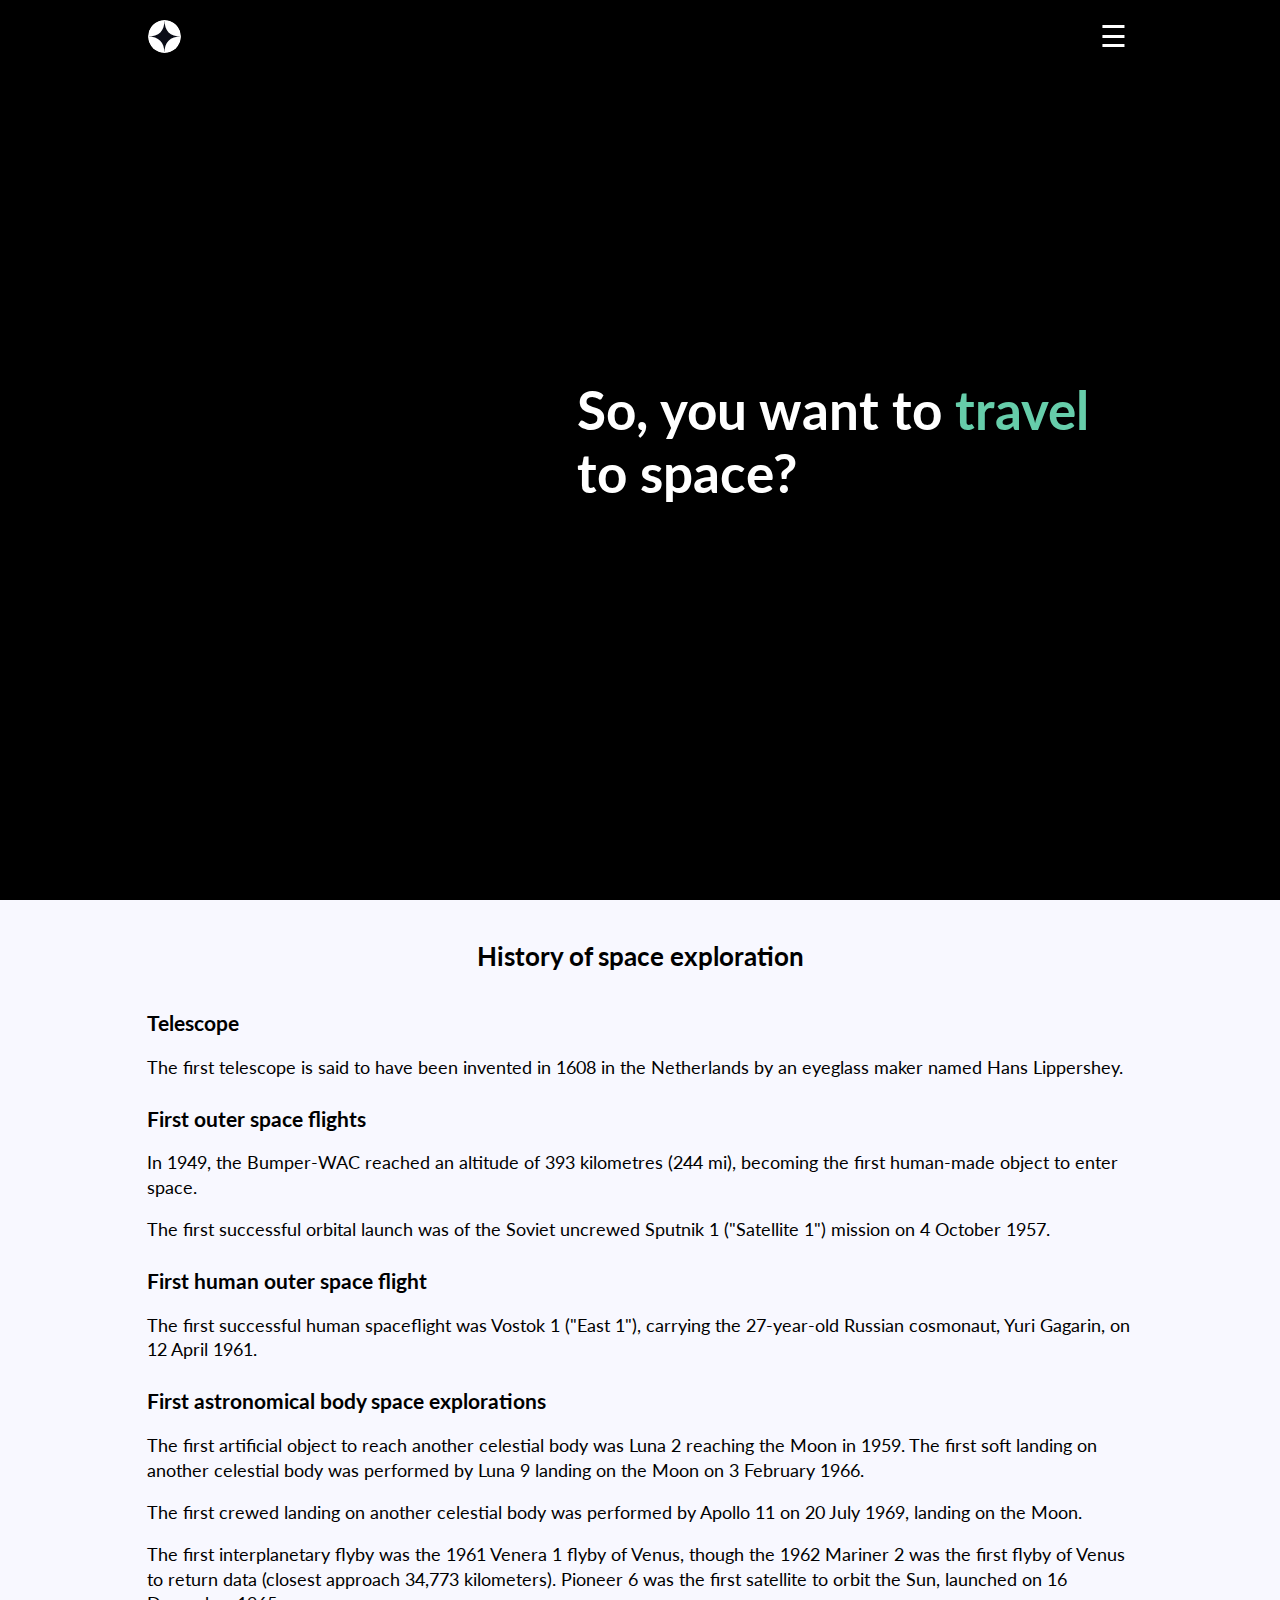
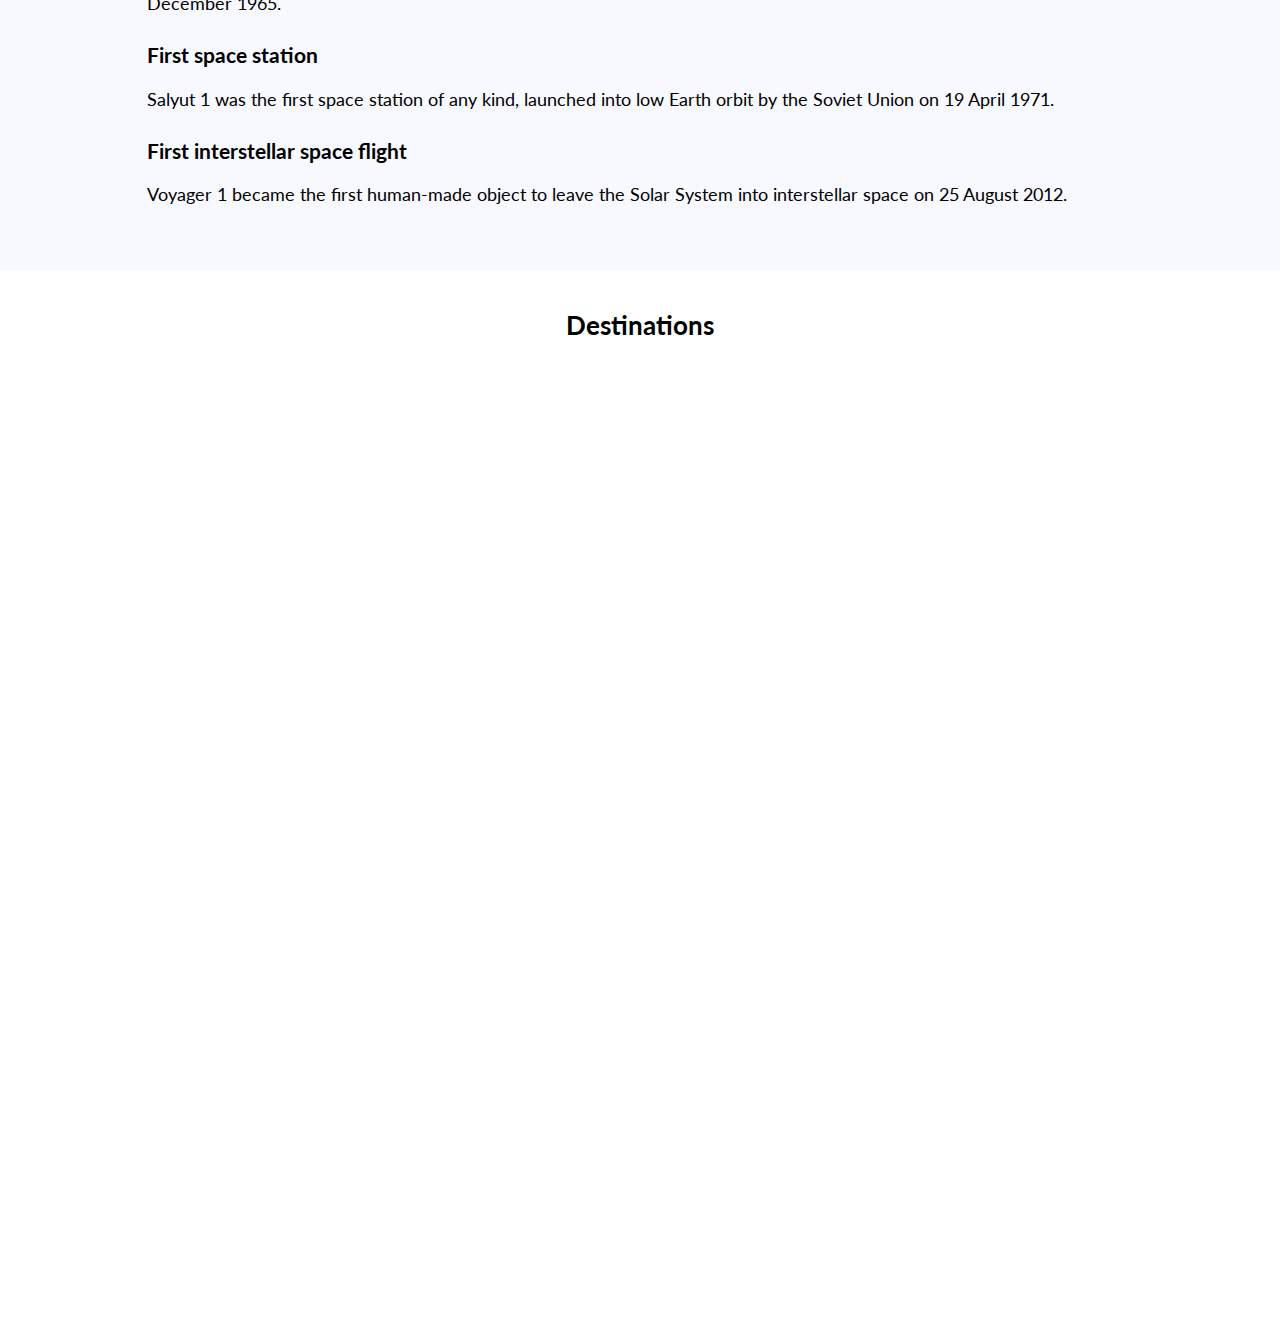
==== src/index.html @ ec7820c8 "add js functionality to the hamburger menu" ====
<!DOCTYPE html>
<html lang="en">
<head>
    <meta charset="UTF-8">
    <meta http-equiv="X-UA-Compatible" content="IE=edge">
    <meta name="viewport" content="width=device-width, initial-scale=1.0">
    <link rel="preconnect" href="https://fonts.googleapis.com">
    <link rel="preconnect" href="https://fonts.gstatic.com" crossorigin>
    <link href="https://fonts.googleapis.com/css2?family=Lato:wght@400;700&display=swap" rel="stylesheet">
    <link rel="stylesheet" href="style.css">
    <title>Intersection observers demo</title>
</head>
<body>
    <header>
        <div class="header-content container">
            <a href="index.html" class="logo-link"><img src="img/logo.svg" alt="site logo"></a>
            <nav>
                <ul class="nav-list">
                    <li class="nav-item"><a href="#intro" class="nav-link">Home</a></li>
                    <li class="nav-item"><a href="#history" class="nav-link">History</a></li>
                    <li class="nav-item"><a href="#destinations" class="nav-link">Destinations</a></li>
                </ul>
            </nav>
            <button class="toggle-nav" disabled>☰</button>
        </div>
    </header>
    <section id="intro" class="intro-section">
        <div class="intro-content container">
            <h1>So, you want to <span>travel</span> to space?</h1>
        </div>
    </section>
    <main>
        <section id="history" class="history-section">
            <div class="history-content container">
                <h2>History of space exploration</h2>
                <div>
                    <h3>Telescope</h3>
                    <p>The first telescope is said to have been invented in 1608 in the Netherlands by an eyeglass maker named Hans Lippershey.</p>
                </div>
                <div>
                    <h3>First outer space flights</h3>
                    <p>In 1949, the Bumper-WAC reached an altitude of 393 kilometres (244 mi), becoming the first human-made object to enter space.</p>
                    <p>The first successful orbital launch was of the Soviet uncrewed Sputnik 1 ("Satellite 1") mission on 4 October 1957.</p>
                </div>
                <div>
                    <h3>First human outer space flight</h3>
                    <p>The first successful human spaceflight was Vostok 1 ("East 1"), carrying the 27-year-old Russian cosmonaut, Yuri Gagarin, on 12 April 1961.</p>
                </div>
                <div>
                    <h3>First astronomical body space explorations</h3>
                    <p>The first artificial object to reach another celestial body was Luna 2 reaching the Moon in 1959. The first soft landing on another celestial body was performed by Luna 9 landing on the Moon on 3 February 1966.</p>
                    <p>The first crewed landing on another celestial body was performed by Apollo 11 on 20 July 1969, landing on the Moon.</p>
                    <p>The first interplanetary flyby was the 1961 Venera 1 flyby of Venus, though the 1962 Mariner 2 was the first flyby of Venus to return data (closest approach 34,773 kilometers). Pioneer 6 was the first satellite to orbit the Sun, launched on 16 December 1965.</p>
                </div>
                <div>
                    <h3>First space station</h3>
                    <p>Salyut 1 was the first space station of any kind, launched into low Earth orbit by the Soviet Union on 19 April 1971.</p>
                </div>
                <div>
                    <h3>First interstellar space flight</h3>
                    <p>Voyager 1 became the first human-made object to leave the Solar System into interstellar space on 25 August 2012.</p>
                </div>
            </div>
        </section>
        <section id="destinations" class="destinations-section">
            <div class="destinations-content container">
                <h2>Destinations</h2>
                <div class="destination">
                    <div class="destination-body">
                        <h3 class="destination-title">Moon</h3>
                        <p class="destination-info">See our planet as you’ve never seen it before. A perfect relaxing trip away to help regain perspective and come back refreshed. While you’re there, take in some history by visiting the Luna 2 and Apollo 11 landing sites.</p>
                    </div>
                    <div class="destination-img-container">
                        <img src="#" data-src="img/image-moon.png" class="destinations-img" alt="The moon">
                    </div>
                </div>
                <div class="destination">
                    <div class="destination-body">
                        <h3 class="destination-title">Mars</h3>
                        <p class="destination-info">Don’t forget to pack your hiking boots. You’ll need them to tackle Olympus Mons, the tallest planetary mountain in our solar system. It’s two and a half times the size of Everest!</p>
                    </div>
                    <div class="destination-img-container">
                        <img src="#" data-src="img/image-mars.png" class="destinations-img" alt="Mars">
                    </div>
                </div>
                <div class="destination">
                    <div class="destination-body">
                        <h3 class="destination-title">Europa</h3>
                        <p class="destination-info">The smallest of the four Galilean moons orbiting Jupiter, Europa is a winter lover’s dream. With an icy surface, it’s perfect for a bit of ice skating, curling, hockey, or simple relaxation in your snug wintery cabin.</p>
                    </div>
                    <div class="destination-img-container">
                        <img src="#" data-src="img/image-europa.png" class="destinations-img" alt="Europa">
                    </div>
                </div>
                <div class="destination">
                    <div class="destination-body">
                        <h3 class="destination-title">Titan</h3>
                        <p class="destination-info">The only moon known to have a dense atmosphere other than Earth, Titan is a home away from home (just a few hundred degrees colder!). As a bonus, you get striking views of the Rings of Saturn.</p>
                    </div>
                    <div class="destination-img-container">
                        <img src="#" data-src="img/image-titan.png" class="destinations-img" alt="Titan">
                    </div>
                </div>
            </div>
        </section>
    </main>
    <script src="script.js"></script>
</body>
</html>
---- src/style.css ----
* {
    box-sizing: border-box;
}

html {
    scroll-behavior: smooth;
}

body {
    margin: 0 auto;
    font-family: 'Lato', sans-serif;
}

/*===================== UTILITY =====================*/

.slide-in {
    transform: translate(0);
    opacity: 1;
}

.bg-transparent {
    background-color: transparent;
}

.box-shadow {
    box-shadow: 0px 0px 20px -5px rgba(0,0,0,0.75);
}

/*===================== JS =====================*/

.destinations-img.loaded-img {
    transform: scale(1);
}

.js-nav-open nav {
    transform: scaleY(1);
}

.js-nav-open .nav-list {
    opacity:  1;
    transition: opacity 150ms 150ms;
}

header.bg-transparent {
    transition: background-color 300ms 300ms;
}

/*===================== TEXT =====================*/

h1 {
    max-width: 90%;
    color: white;
    background-color: hsla(0, 0%, 0%, .5);
    padding: 1rem 2rem;
    border-radius: 30px;
    font-size: 2.5rem;
    text-align: center;
    transform: translateY(50%);
    opacity: .1;
    transition: transform 1000ms ease-out,
                opacity 500ms ease-in;
}

h1 span {
    color: mediumaquamarine;
}

h2 {
    margin-bottom: 1.5em;
    text-align: center;
}

p {
    line-height: 1.4;
}

.destination-title {
    margin: 0;
}

.destination-info {
    margin-bottom: 1.5em;
}

/*===================== IMAGE =====================*/

.logo-link img {
    max-width: 2rem;
    max-height: 2rem; /* needed for older browsers */
    border: 1px solid black;
    border-radius: 50%;
}

.destinations-img {
    width: 100%;
    transform: scale(0);
    transition: transform 600ms ease-out;
}

/*===================== LINK =====================*/

.logo-link {
    display: flex;
    margin-right: 1em;
}

.nav-link {
    color: white;
    font-size: 1.2rem;
    font-variant: small-caps;
    text-decoration: none;
}

.nav-link:focus,
.nav-link:hover {
    color: mediumaquamarine;
}

.current-link {
    border-bottom: 3px solid mediumaquamarine;
}

/*===================== BUTTON =====================*/

.toggle-nav {
    border: 0;
    color: white;
    background-color: transparent;
    font-size: 1.7rem;
}

/*===================== CONTAINER =====================*/

.container {
    max-width: 60rem;
    margin: 0 auto;
}

/* needed so that we scroll exactly to start of the section */
.intro-section,
.history-section,
.destinations-section {
    padding-top: 3em;
    margin-top: -3em;
}

.intro-content,
.history-content,
.destinations-content {
    padding: 1em 1em 2em;
}

header {
    position: fixed;
    z-index: 200;
    width: 100%;

    /* needed because it is pushed up due to negative margin in intro-section */
    margin-top: 3em;

    background-color: #212121;
}

.header-content {
    display: flex;
    justify-content: space-between;
    align-items: center;
    padding: 0.5em 1em;
}

nav {
    position: absolute;
    top: 100%;
    left: 0;
    width: 100%;
    padding: 1em 1em 0;
    background-color: #212121;
    transform: scaleY(0);
    transform-origin: top;
    transition: transform 300ms ease-out;
}

.nav-list {
    padding: 0;
    margin: 0;
    text-decoration: none;
    list-style: none;
    opacity: 0;
    transition: opacity 50ms;
}

.nav-item {
    margin-bottom: 1em;
}

/* needs to appear on top of history section so that it overlaps the
extra space created by the negative,positive padding,margin combo in
the history section */
.intro-section {
    position: relative;
    z-index: 100;
    background-color: black;
    background-image: url(img/nasa-Q1p7bh3SHj8-unsplash.jpg);
    background-size: cover;
}

.intro-content {
    display: flex;
    flex-direction: column;
    justify-content: center;
    align-items: center;
    height: 100vh;   
}

/* needs to be stacked above destinations section so that it overlaps the
extra space created by the negative,positive padding,margin combo in
the destinations section.
It also needs to be stacked under intro section, see the relevant comment there */
.history-section {
    position: relative;
    z-index: 99;
    background-color: ghostwhite;
}

.history-content > * + * {
    margin-bottom: 1.5em;
}

/* needs to be stacked under history section so the extra space created by
the negative,positive padding,margin combo is overlaped by the history section */
.destinations-section {
    position: relative;
    z-index: 98;
}

.destination {
    display: flex;
    flex-direction: column;
    justify-content: space-between;
}

.destination:not(:last-child) {
    margin-bottom: 3em;
}

.destination-img-container {
    max-width: 80%;
    height: 100%; /* needed for older browsers */
    align-self: center;
}

/*************************************** HIGH RES ***************************************/

@media screen and (min-width: 45em) {
    html {
        font-size: 110%;
    }

    /*===================== JS =====================*/

    .destination-body.slide-in {
        opacity: 1;
        transform: translateX(0);
    }

    /*===================== TEXT =====================*/

    h1 {
        max-width: 60%;
        font-size: 3rem;
        text-align: left;
    }

    /*===================== CONTAINER =====================*/

    /* needed because it is pushed up due to negative margin in intro-section */
    header {
        margin-top: 4em;
    }

    /* needed so that we scroll exactly to start of the section */
    .intro-section,
    .history-section,
    .destinations-section {
        padding-top: 4em;
        margin-top: -4em;
    }

    .header-content {
        padding: 1em 2em 1em;
    }
    
    .intro-content,
    .history-content,
    .destinations-content {
        padding: 1em 2em 2em;
    }

    .intro-content {
        align-items: flex-end;
    }

    .destination {
        flex-direction: row;
    }

    .destination > * {
        max-width: 45%;
    }

    .destination-img-container {
        align-self: center;
    }

    .destination-body {
        transform: translateX(-50%);
        opacity: 0;
        transition: transform 600ms ease-out,
                    opacity 400ms ease-in;
    }
}

/*************************************** NO ANIMATIONS ***************************************/

@media (prefers-reduced-motion: reduce) {  
    *,
    *::before,
    *::after {
      animation-duration: 0.01ms !important;
      animation-iteration-count: 1 !important;
      transition-duration: 0.01ms !important;
      scroll-behavior: auto !important;
    }

    header {
        background-color: #212121 !important;
        box-shadow: 0px 0px 20px -5px rgba(0,0,0,0.75) !important;
    }
}
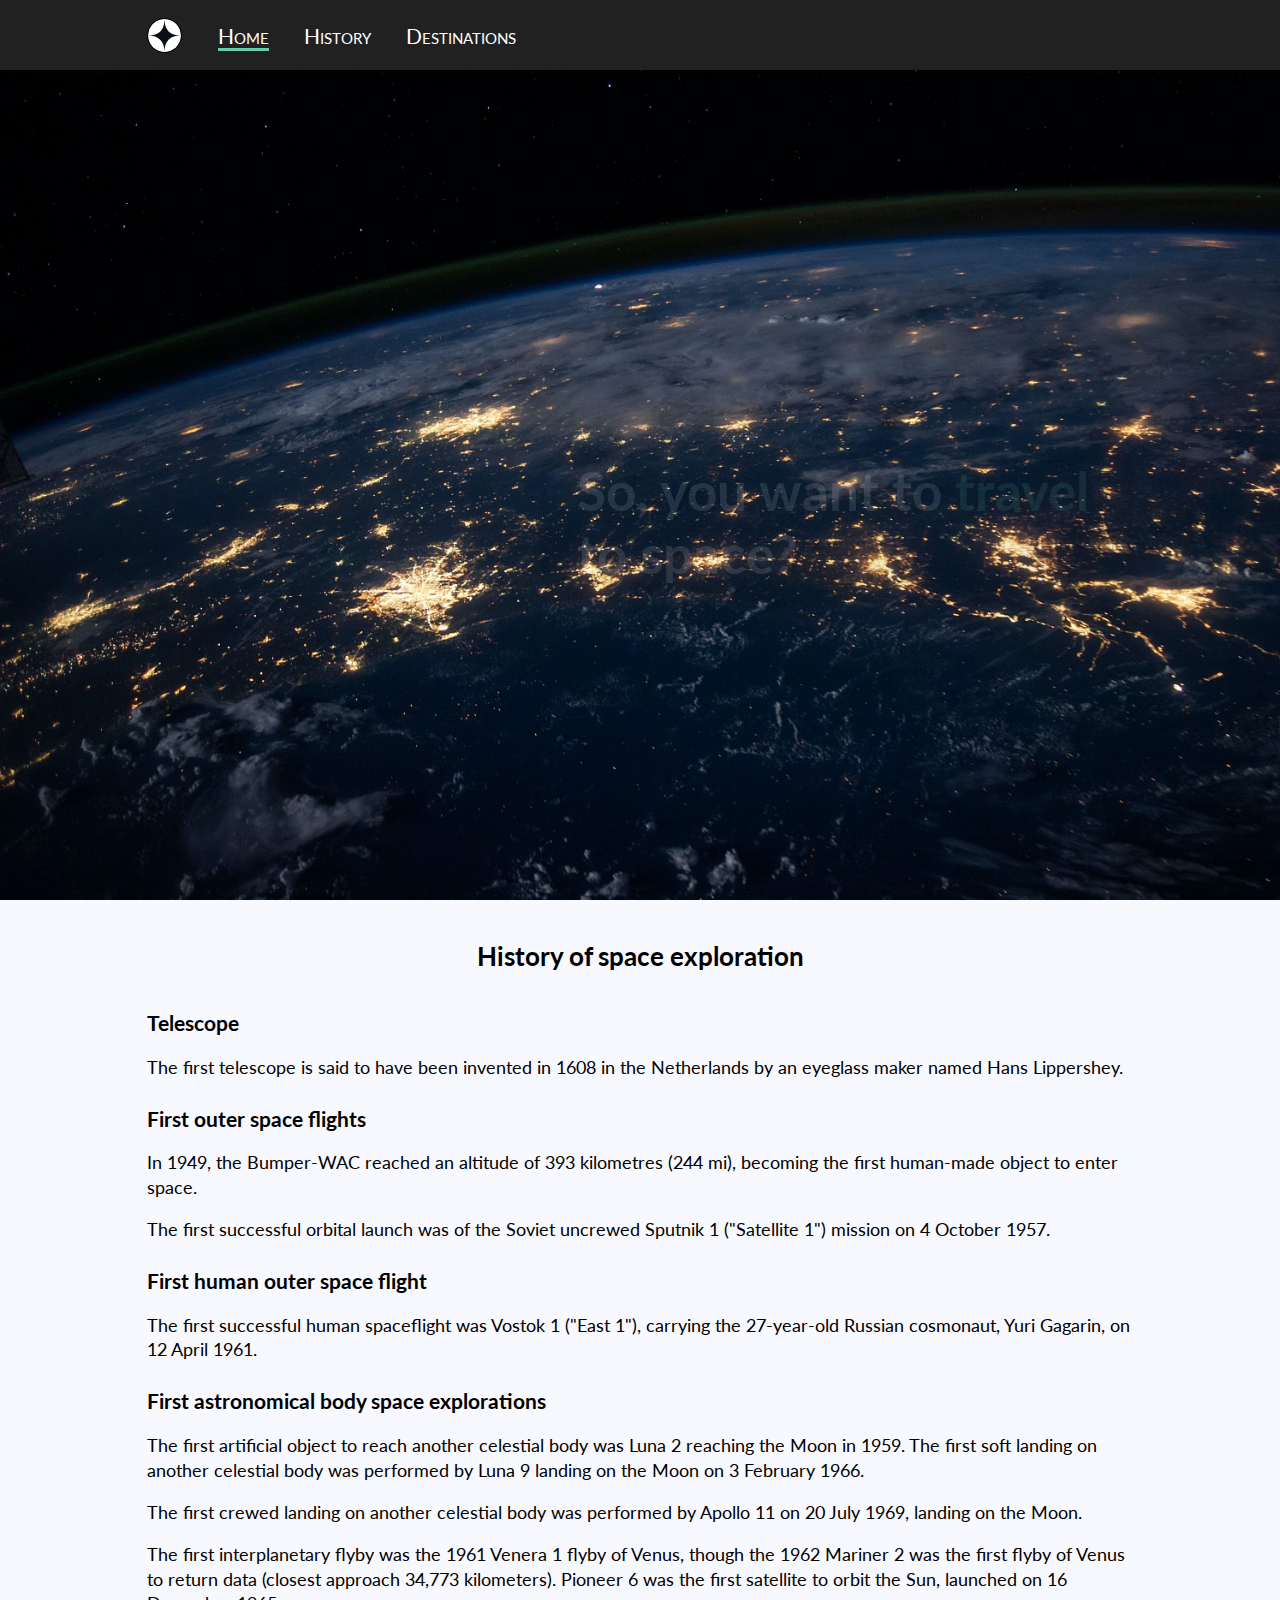
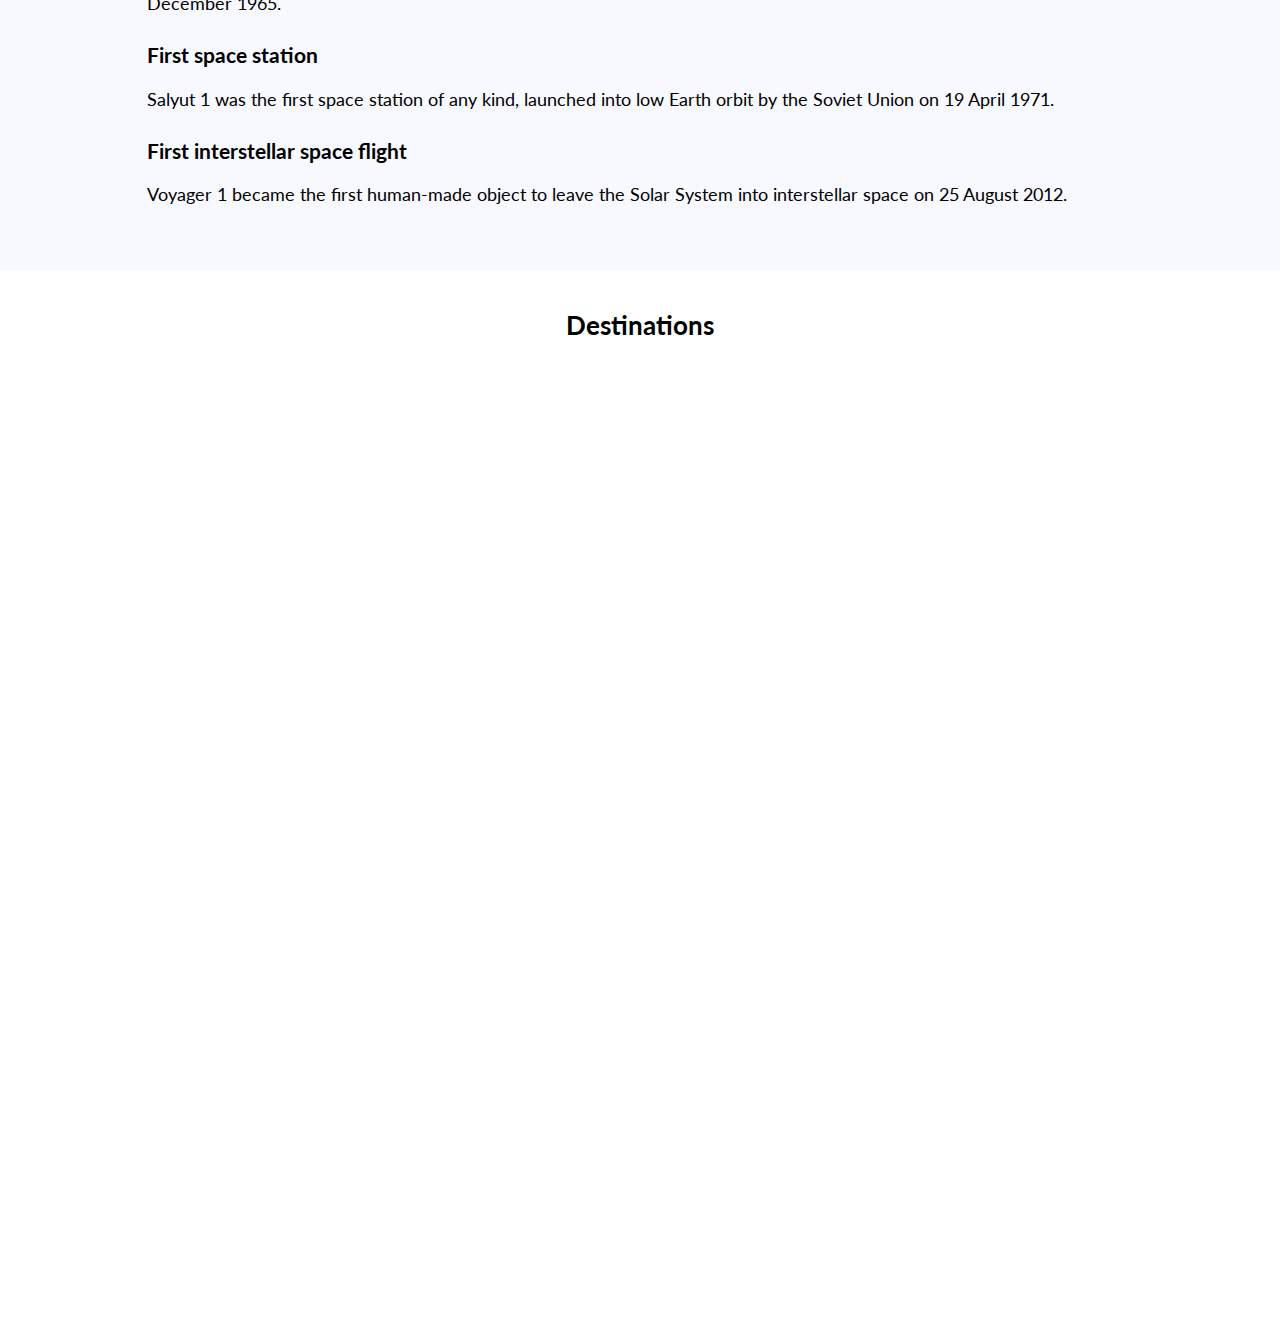
==== commit f9255ad4: "use smaller background image for mobile" ====
--- a/src/index.html
+++ b/src/index.html
@@ -8,29 +8,29 @@
     <link rel="preconnect" href="https://fonts.gstatic.com" crossorigin>
     <link href="https://fonts.googleapis.com/css2?family=Lato:wght@400;700&display=swap" rel="stylesheet">
     <link rel="stylesheet" href="style.css">
-    <title>Intersection observers demo</title>
+    <title>Space destinations</title>
 </head>
 <body>
     <header>
         <div class="header-content container">
             <a href="index.html" class="logo-link"><img src="img/logo.svg" alt="site logo"></a>
-            <nav>
+            <nav id="nav">
                 <ul class="nav-list">
                     <li class="nav-item"><a href="#intro" class="nav-link">Home</a></li>
                     <li class="nav-item"><a href="#history" class="nav-link">History</a></li>
                     <li class="nav-item"><a href="#destinations" class="nav-link">Destinations</a></li>
                 </ul>
             </nav>
-            <button class="toggle-nav" disabled>☰</button>
+            <button class="toggle-nav" aria-label="toggle navigation." aria-controls="nav" aria-expanded="false" disabled>☰</button>
         </div>
     </header>
-    <section id="intro" class="intro-section">
+    <section id="intro" class="intro-section" aria-label="home.">
         <div class="intro-content container">
             <h1>So, you want to <span>travel</span> to space?</h1>
         </div>
     </section>
     <main>
-        <section id="history" class="history-section">
+        <section id="history" class="history-section" aria-label="history.">
             <div class="history-content container">
                 <h2>History of space exploration</h2>
                 <div>
@@ -62,7 +62,7 @@
                 </div>
             </div>
         </section>
-        <section id="destinations" class="destinations-section">
+        <section id="destinations" class="destinations-section" aria-label="destinations.">
             <div class="destinations-content container">
                 <h2>Destinations</h2>
                 <div class="destination">
@@ -71,7 +71,7 @@
                         <p class="destination-info">See our planet as you’ve never seen it before. A perfect relaxing trip away to help regain perspective and come back refreshed. While you’re there, take in some history by visiting the Luna 2 and Apollo 11 landing sites.</p>
                     </div>
                     <div class="destination-img-container">
-                        <img src="#" data-src="img/image-moon.png" class="destinations-img" alt="The moon">
+                        <img src="#" data-src="img/image-moon.png" class="destination-img" alt="The moon">
                     </div>
                 </div>
                 <div class="destination">
@@ -80,7 +80,7 @@
                         <p class="destination-info">Don’t forget to pack your hiking boots. You’ll need them to tackle Olympus Mons, the tallest planetary mountain in our solar system. It’s two and a half times the size of Everest!</p>
                     </div>
                     <div class="destination-img-container">
-                        <img src="#" data-src="img/image-mars.png" class="destinations-img" alt="Mars">
+                        <img src="#" data-src="img/image-mars.png" class="destination-img" alt="Mars">
                     </div>
                 </div>
                 <div class="destination">
@@ -89,7 +89,7 @@
                         <p class="destination-info">The smallest of the four Galilean moons orbiting Jupiter, Europa is a winter lover’s dream. With an icy surface, it’s perfect for a bit of ice skating, curling, hockey, or simple relaxation in your snug wintery cabin.</p>
                     </div>
                     <div class="destination-img-container">
-                        <img src="#" data-src="img/image-europa.png" class="destinations-img" alt="Europa">
+                        <img src="#" data-src="img/image-europa.png" class="destination-img" alt="Europa">
                     </div>
                 </div>
                 <div class="destination">
@@ -98,7 +98,7 @@
                         <p class="destination-info">The only moon known to have a dense atmosphere other than Earth, Titan is a home away from home (just a few hundred degrees colder!). As a bonus, you get striking views of the Rings of Saturn.</p>
                     </div>
                     <div class="destination-img-container">
-                        <img src="#" data-src="img/image-titan.png" class="destinations-img" alt="Titan">
+                        <img src="#" data-src="img/image-titan.png" class="destination-img" alt="Titan">
                     </div>
                 </div>
             </div>
--- a/src/style.css
+++ b/src/style.css
@@ -13,22 +13,17 @@
 
 /*===================== UTILITY =====================*/
 
-.slide-in {
-    transform: translate(0);
-    opacity: 1;
-}
-
-.bg-transparent {
-    background-color: transparent;
-}
-
 .box-shadow {
     box-shadow: 0px 0px 20px -5px rgba(0,0,0,0.75);
 }
 
+.hidden {
+    visibility: hidden;
+}
+
 /*===================== JS =====================*/
 
-.destinations-img.loaded-img {
+.destination-img.js-loaded-img {
     transform: scale(1);
 }
 
@@ -41,8 +36,14 @@
     transition: opacity 150ms 150ms;
 }
 
-header.bg-transparent {
+.js-bg-transparent {
+    background-color: transparent;
     transition: background-color 300ms 300ms;
+}
+
+.js-slide-in {
+    transform: translate(0);
+    opacity: 1;
 }
 
 /*===================== TEXT =====================*/
@@ -91,7 +92,7 @@
     border-radius: 50%;
 }
 
-.destinations-img {
+.destination-img {
     width: 100%;
     transform: scale(0);
     transition: transform 600ms ease-out;
@@ -127,6 +128,7 @@
     color: white;
     background-color: transparent;
     font-size: 1.7rem;
+    cursor: pointer;
 }
 
 /*===================== CONTAINER =====================*/
@@ -186,11 +188,11 @@
     text-decoration: none;
     list-style: none;
     opacity: 0;
-    transition: opacity 50ms;
+    transition: opacity 100ms;
 }
 
 .nav-item {
-    margin-bottom: 1em;
+    margin-bottom: 1.5em;
 }
 
 /* needs to appear on top of history section so that it overlaps the
@@ -200,7 +202,6 @@
     position: relative;
     z-index: 100;
     background-color: black;
-    background-image: url(img/nasa-Q1p7bh3SHj8-unsplash.jpg);
     background-size: cover;
 }
 
@@ -249,6 +250,12 @@
     align-self: center;
 }
 
+@media screen and (max-width: 45em) {
+    .intro-section {
+        background-image: url(img/nasa_744.jpg);
+    }
+}
+
 /*************************************** HIGH RES ***************************************/
 
 @media screen and (min-width: 45em) {
@@ -258,7 +265,7 @@
 
     /*===================== JS =====================*/
 
-    .destination-body.slide-in {
+    .destination-body.js-slide-in {
         opacity: 1;
         transform: translateX(0);
     }
@@ -271,11 +278,39 @@
         text-align: left;
     }
 
+    /*===================== BUTTON =====================*/
+
+    .toggle-nav {
+        display: none;
+    }
+
     /*===================== CONTAINER =====================*/
 
     /* needed because it is pushed up due to negative margin in intro-section */
     header {
         margin-top: 4em;
+    }
+
+    nav {
+        visibility: visible;
+        position: static;
+        padding: 0;
+        margin-right: auto;
+        background-color: inherit;
+        transform: scale(1);
+    }
+
+    .nav-list {
+        display: flex;
+        opacity: 1;
+    }
+
+    .nav-item {
+        margin: 0 1em;
+    }
+
+    .intro-section {
+        background-image: url(img/nasa_1702.jpg);
     }
 
     /* needed so that we scroll exactly to start of the section */
@@ -329,6 +364,7 @@
       animation-duration: 0.01ms !important;
       animation-iteration-count: 1 !important;
       transition-duration: 0.01ms !important;
+      transition-delay: 0.01ms !important;
       scroll-behavior: auto !important;
     }
 
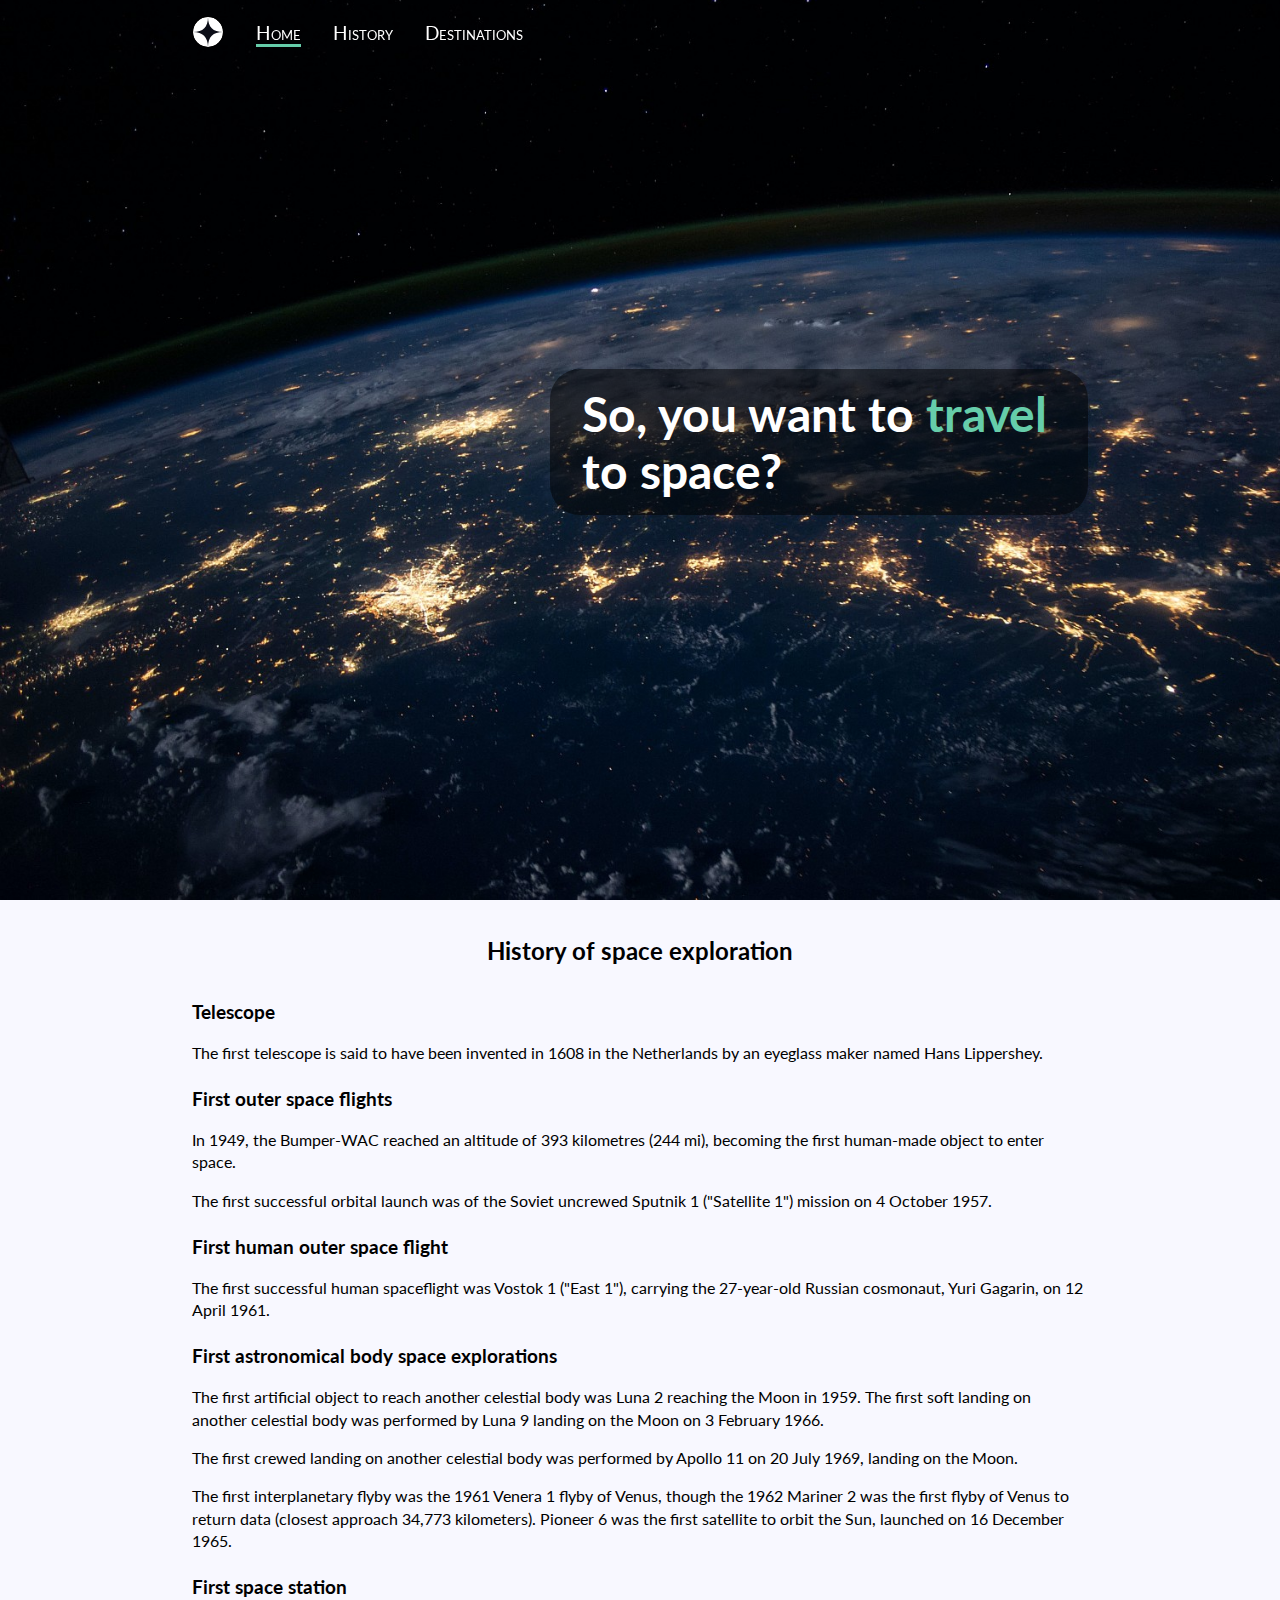
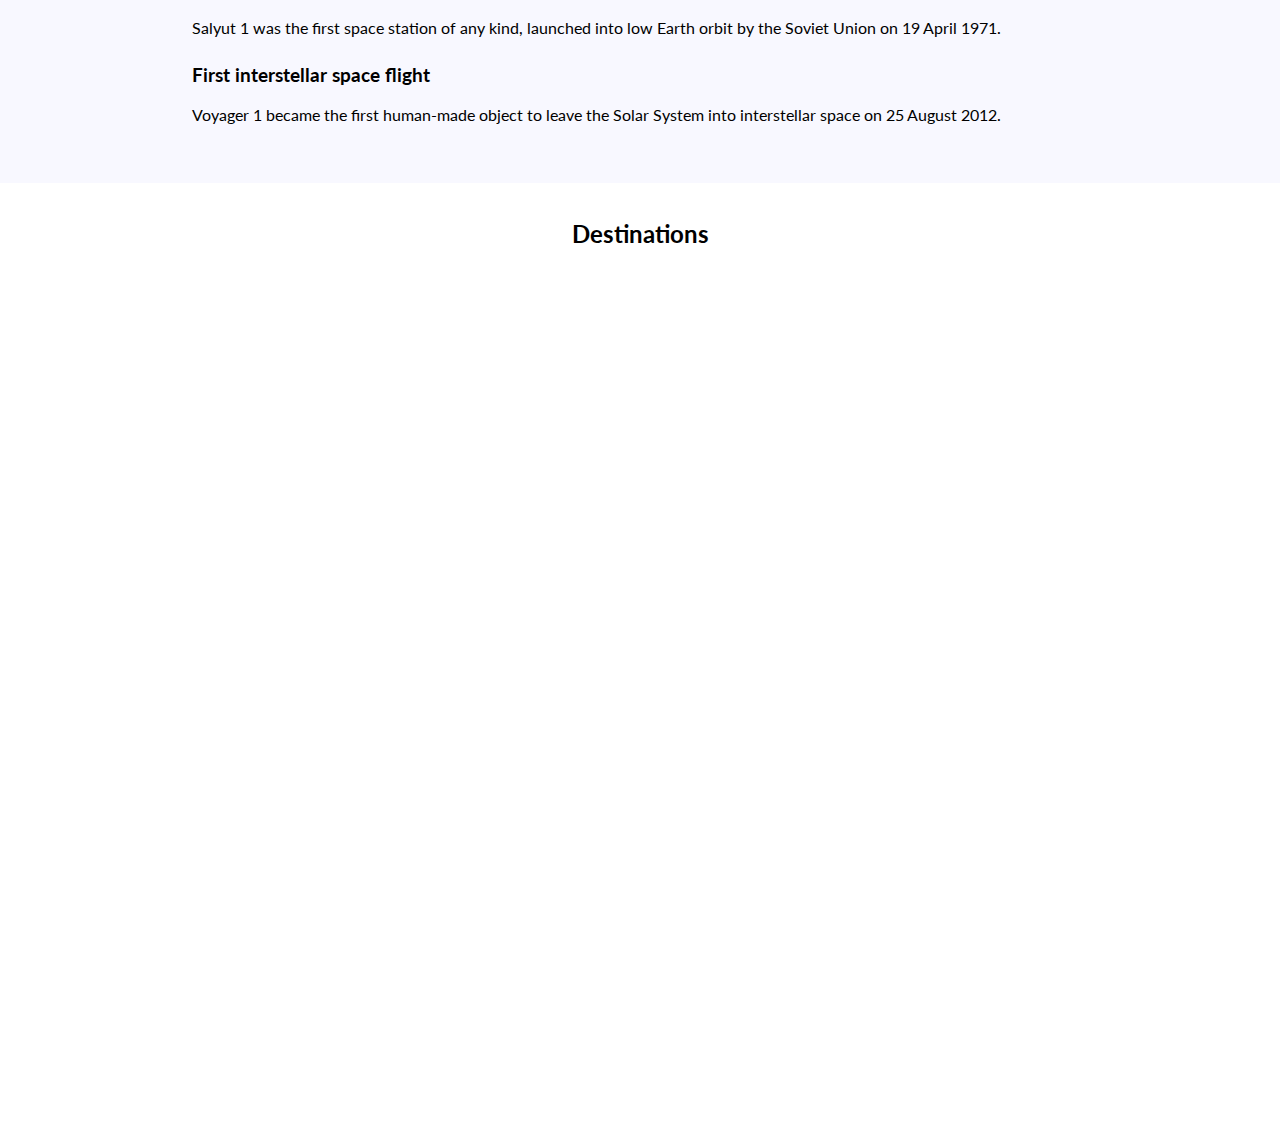
==== commit dfbc5bd9: "use aria-labelledby instead of aria-label" ====
--- a/src/index.html
+++ b/src/index.html
@@ -14,25 +14,25 @@
     <header>
         <div class="header-content container">
             <a href="index.html" class="logo-link"><img src="img/logo.svg" alt="site logo"></a>
+            <button class="toggle-nav" aria-label="toggle navigation." aria-controls="nav" aria-expanded="false">☰</button>
             <nav id="nav">
                 <ul class="nav-list">
-                    <li class="nav-item"><a href="#intro" class="nav-link">Home</a></li>
-                    <li class="nav-item"><a href="#history" class="nav-link">History</a></li>
-                    <li class="nav-item"><a href="#destinations" class="nav-link">Destinations</a></li>
+                    <li class="nav-item"><a href="#intro-section" class="nav-link">Home</a></li>
+                    <li class="nav-item"><a href="#history-section" class="nav-link">History</a></li>
+                    <li class="nav-item"><a href="#destinations-section" class="nav-link">Destinations</a></li>
                 </ul>
             </nav>
-            <button class="toggle-nav" aria-label="toggle navigation." aria-controls="nav" aria-expanded="false" disabled>☰</button>
         </div>
     </header>
-    <section id="intro" class="intro-section" aria-label="home.">
+    <section id="intro-section" class="intro-section" aria-labelledby="intro-title">
         <div class="intro-content container">
-            <h1>So, you want to <span>travel</span> to space?</h1>
+            <h1 id="intro-title">So, you want to <span>travel</span> to space?</h1>
         </div>
     </section>
     <main>
-        <section id="history" class="history-section" aria-label="history.">
+        <section id="history-section" class="history-section" aria-labelledby="history-title">
             <div class="history-content container">
-                <h2>History of space exploration</h2>
+                <h2 id="history-title">History of space exploration</h2>
                 <div>
                     <h3>Telescope</h3>
                     <p>The first telescope is said to have been invented in 1608 in the Netherlands by an eyeglass maker named Hans Lippershey.</p>
@@ -62,9 +62,9 @@
                 </div>
             </div>
         </section>
-        <section id="destinations" class="destinations-section" aria-label="destinations.">
+        <section id="destinations-section" class="destinations-section" aria-labelledby="destinations-title">
             <div class="destinations-content container">
-                <h2>Destinations</h2>
+                <h2 id="destinations-title">Destinations</h2>
                 <div class="destination">
                     <div class="destination-body">
                         <h3 class="destination-title">Moon</h3>
--- a/src/style.css
+++ b/src/style.css
@@ -86,8 +86,8 @@
 /*===================== IMAGE =====================*/
 
 .logo-link img {
-    max-width: 2rem;
-    max-height: 2rem; /* needed for older browsers */
+    max-width: 2em;
+    max-height: 2em; /* needed for older browsers */
     border: 1px solid black;
     border-radius: 50%;
 }
@@ -134,7 +134,7 @@
 /*===================== CONTAINER =====================*/
 
 .container {
-    max-width: 60rem;
+    max-width: 60em;
     margin: 0 auto;
 }
 
@@ -246,7 +246,6 @@
 
 .destination-img-container {
     max-width: 80%;
-    height: 100%; /* needed for older browsers */
     align-self: center;
 }
 
@@ -259,9 +258,6 @@
 /*************************************** HIGH RES ***************************************/
 
 @media screen and (min-width: 45em) {
-    html {
-        font-size: 110%;
-    }
 
     /*===================== JS =====================*/
 
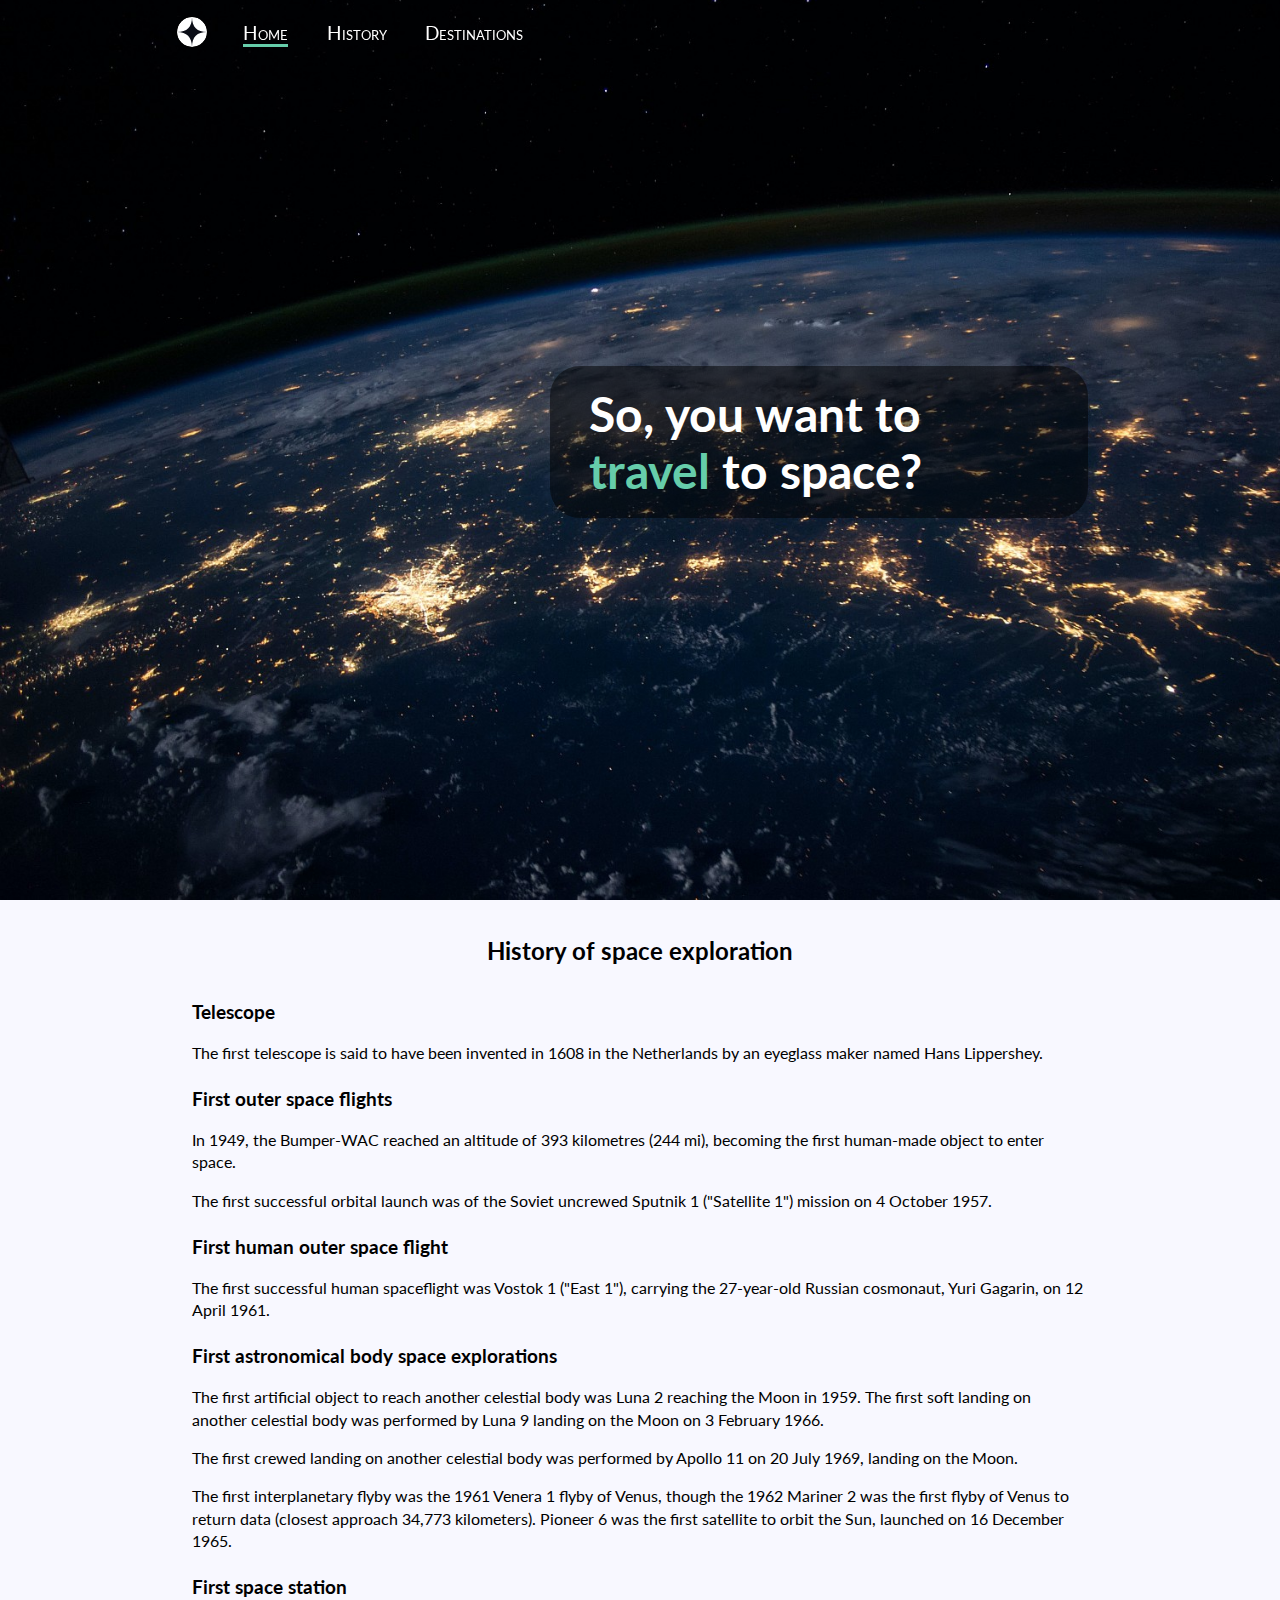
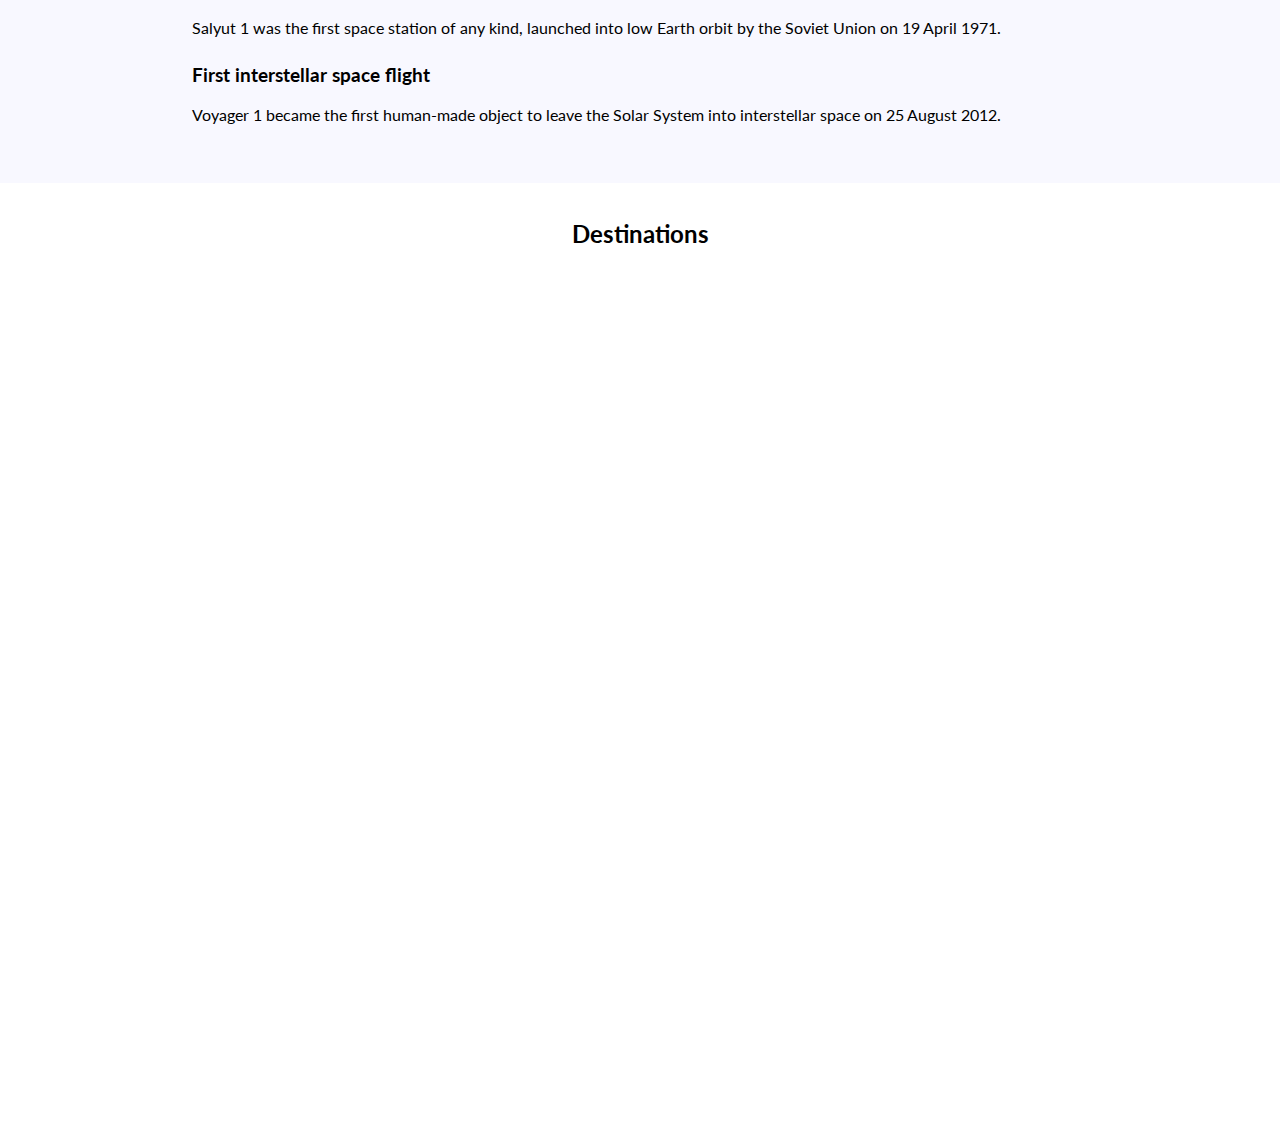
==== commit 9254141d: "re-arrange script loading order, remove classList polyfill" ====
--- a/src/index.html
+++ b/src/index.html
@@ -4,11 +4,13 @@
     <meta charset="UTF-8">
     <meta http-equiv="X-UA-Compatible" content="IE=edge">
     <meta name="viewport" content="width=device-width, initial-scale=1.0">
+    <title>Space destinations</title>
     <link rel="preconnect" href="https://fonts.googleapis.com">
     <link rel="preconnect" href="https://fonts.gstatic.com" crossorigin>
     <link href="https://fonts.googleapis.com/css2?family=Lato:wght@400;700&display=swap" rel="stylesheet">
-    <link rel="stylesheet" href="style.css">
-    <title>Space destinations</title>
+    <link rel="stylesheet" href="css/style.css">
+    <script defer src="js/script.js"></script>
+    <script async src="https://unpkg.com/focus-visible"></script>
 </head>
 <body>
     <header>
@@ -104,6 +106,5 @@
             </div>
         </section>
     </main>
-    <script src="script.js"></script>
 </body>
 </html>--- a/src/css/style.css
+++ b/src/css/style.css
@@ -0,0 +1,368 @@
+* {
+    box-sizing: border-box;
+}
+
+html {
+    --nav-button-height: 2.5rem;
+    --header-padding: .5rem;
+    --offset: calc(var(--nav-button-height) + 2 * var(--header-padding));
+    scroll-behavior: smooth;
+}
+
+body {
+    margin: 0 auto;
+    font-family: 'Lato', sans-serif;
+}
+
+/*===================== UTILITY =====================*/
+
+.box-shadow {
+    box-shadow: 0px 0px 20px -5px rgba(0,0,0,0.75);
+}
+
+/*===================== JS =====================*/
+
+.js-focus-visible :focus:not(.focus-visible) {
+    outline: none;
+}
+
+.js-focus-visible .focus-visible {
+    outline: 2px dotted white;
+}
+
+.destination-img.js-loaded-img {
+    transform: scale(1);
+}
+
+.js-nav-open nav {
+    visibility: visible;
+    transform: scaleY(1);
+    transition-delay: 0s;
+}
+
+.js-nav-open .nav-list {
+    opacity:  1;
+    transition: opacity 150ms 150ms;
+}
+
+.js-bg-transparent {
+    background-color: transparent;
+    transition: background-color 300ms 300ms;
+}
+
+.js-slide-in {
+    transform: translate(0);
+    opacity: 1;
+}
+
+/*===================== TEXT =====================*/
+
+h1 {
+    max-width: 90%;
+    padding: 0.4em 0.8em;
+    background-color: hsla(0, 0%, 0%, .5);
+    border-radius: 30px;
+    font-size: 2.5rem;
+    text-align: center;
+    color: white;
+    opacity: .02;
+    transform: translateY(50%);
+    transition: transform 1000ms ease-out,
+                opacity 500ms ease-in;
+}
+
+h1 span {
+    color: mediumaquamarine;
+}
+
+h2 {
+    margin-bottom: 1.5em;
+    text-align: center;
+}
+
+p {
+    line-height: 1.4;
+}
+
+.destination-title {
+    margin: 0;
+}
+
+.destination-info {
+    margin-bottom: 1.5em;
+}
+
+/*===================== IMAGE =====================*/
+
+.logo-link img {
+    max-width: 2rem;
+    max-height: 2rem; /* needed for older browsers */
+    border: 1px solid black;
+    border-radius: 50%;
+}
+
+.destination-img-container {
+    max-width: 80%;
+    align-self: center;
+}
+
+.destination-img {
+    width: 100%;
+    transform: scale(0);
+    transition: transform 600ms ease-out;
+}
+
+/*===================== LINK =====================*/
+
+.logo-link {
+    display: flex;
+    margin-right: 1em;
+}
+
+.nav-link {
+    color: white;
+    font-variant: small-caps;
+    text-decoration: none;
+}
+
+.nav-link:hover {
+    color: mediumaquamarine;
+}
+
+.current-link {
+    border-bottom: 3px solid mediumaquamarine;
+}
+
+/*===================== BUTTON =====================*/
+
+.toggle-nav {
+    height: var(--nav-button-height);
+    margin-left: auto;
+    background-color: transparent;
+    border: 0;
+    font-size: calc(var(--nav-button-height) * 0.7);
+    color: white;
+    cursor: pointer;
+}
+
+/*===================== CONTAINER =====================*/
+
+body > * {
+    min-width: 16rem;
+}
+
+.container {
+    max-width: 60rem;
+    margin: 0 auto;
+}
+
+/* needed so that we scroll exactly to the start of each section */
+.intro-section,
+.history-section,
+.destinations-section {
+    padding-top: var(--offset);
+    margin-top: calc(-1 * var(--offset));
+}
+
+.intro-content,
+.history-content,
+.destinations-content {
+    padding: 1em 1em 2em;
+}
+
+header {
+    position: fixed;
+    z-index: 200;
+    width: 100%;
+    margin-top: var(--offset);
+    background-color: #212121;
+}
+
+.header-content {
+    display: flex;
+    justify-content: space-between;
+    align-items: center;
+    padding: var(--header-padding) 1em;
+}
+
+nav {
+    visibility: hidden;
+    position: absolute;
+    top: 100%;
+    left: 0;
+    width: 100%;
+    padding: 1em 1em 0;
+    background-color: #212121;
+    transform: scaleY(0);
+    transform-origin: top;
+    transition: transform 300ms ease-out,
+                visibility 0s 300ms;
+}
+
+.nav-list {
+    padding: 0;
+    margin: 0;
+    font-size: 1.2rem;
+    text-decoration: none;
+    list-style: none;
+    opacity: 0;
+    transition: opacity 100ms;
+}
+
+.nav-item {
+    margin-bottom: 1.5em;
+}
+
+/* must appear above history section so that it hides the
+extra space created by the padding,margin in that section */
+.intro-section {
+    position: relative;
+    z-index: 100;
+    background-color: black;
+    background-size: cover;
+}
+
+.intro-content {
+    display: flex;
+    flex-direction: column;
+    justify-content: center;
+    align-items: center;
+    height: 100vh;   
+}
+
+/* must appear above destinations section so that it hides the
+extra space created by the padding,margin in that section.
+Also, it must appear under intro section */
+.history-section {
+    position: relative;
+    z-index: 99;
+    background-color: ghostwhite;
+}
+
+.history-content > * + * {
+    margin-bottom: 1.5em;
+}
+
+/* must appear under history section so the extra space created by its
+padding,margin is hidden by that section */
+.destinations-section {
+    position: relative;
+    z-index: 98;
+}
+
+.destination {
+    display: flex;
+    flex-direction: column;
+    justify-content: space-between;
+}
+
+.destination:not(:last-child) {
+    margin-bottom: 3em;
+}
+
+@media screen and (max-width: 45em) {
+    .intro-section {
+        background-image: url(../img/nasa_744.jpg);
+    }
+}
+
+/*************************************** HIGH RES ***************************************/
+
+@media screen and (min-width: 45em) {
+
+    html {
+        --nav-button-height: 2rem; /* note: button is hidden */
+        --header-padding: 1rem;
+    }
+
+    /*===================== JS =====================*/
+
+    .destination-body.js-slide-in {
+        opacity: 1;
+        transform: translateX(0);
+    }
+
+    /*===================== TEXT =====================*/
+
+    h1 {
+        max-width: 60%;
+        font-size: 3rem;
+        text-align: left;
+    }
+
+    /*===================== IMAGE =====================*/
+
+    .destination-img-container {
+        align-self: center;
+    }
+
+    /*===================== BUTTON =====================*/
+
+    .toggle-nav {
+        display: none;
+    }
+
+    /*===================== CONTAINER =====================*/
+
+    nav {
+        visibility: visible;
+        position: static;
+        padding: 0;
+        margin-right: auto;
+        background-color: inherit;
+        transform: scale(1);
+    }
+
+    .nav-list {
+        display: flex;
+        visibility: visible;
+        opacity: 1;
+    }
+
+    .nav-item {
+        margin: 0 1em;
+    }
+
+    .intro-section {
+        background-image: url(../img/nasa_1702.jpg);
+    }
+
+    .intro-content,
+    .history-content,
+    .destinations-content {
+        padding: 1em 2em 2em;
+    }
+
+    .intro-content {
+        align-items: flex-end;
+    }
+
+    .destination {
+        flex-direction: row;
+    }
+
+    .destination > * {
+        max-width: 45%;
+    }
+
+    .destination-body {
+        transform: translateX(-50%);
+        opacity: 0;
+        transition: transform 600ms ease-out,
+                    opacity 400ms ease-in;
+    }
+}
+
+/*************************************** NO ANIMATIONS ***************************************/
+
+@media (prefers-reduced-motion: reduce) {  
+    *,
+    *::before,
+    *::after {
+      animation-duration: 0.01ms !important;
+      animation-iteration-count: 1 !important;
+      transition-duration: 0.01ms !important;
+      transition-delay: 0ms !important;
+      scroll-behavior: auto !important;
+    }
+}
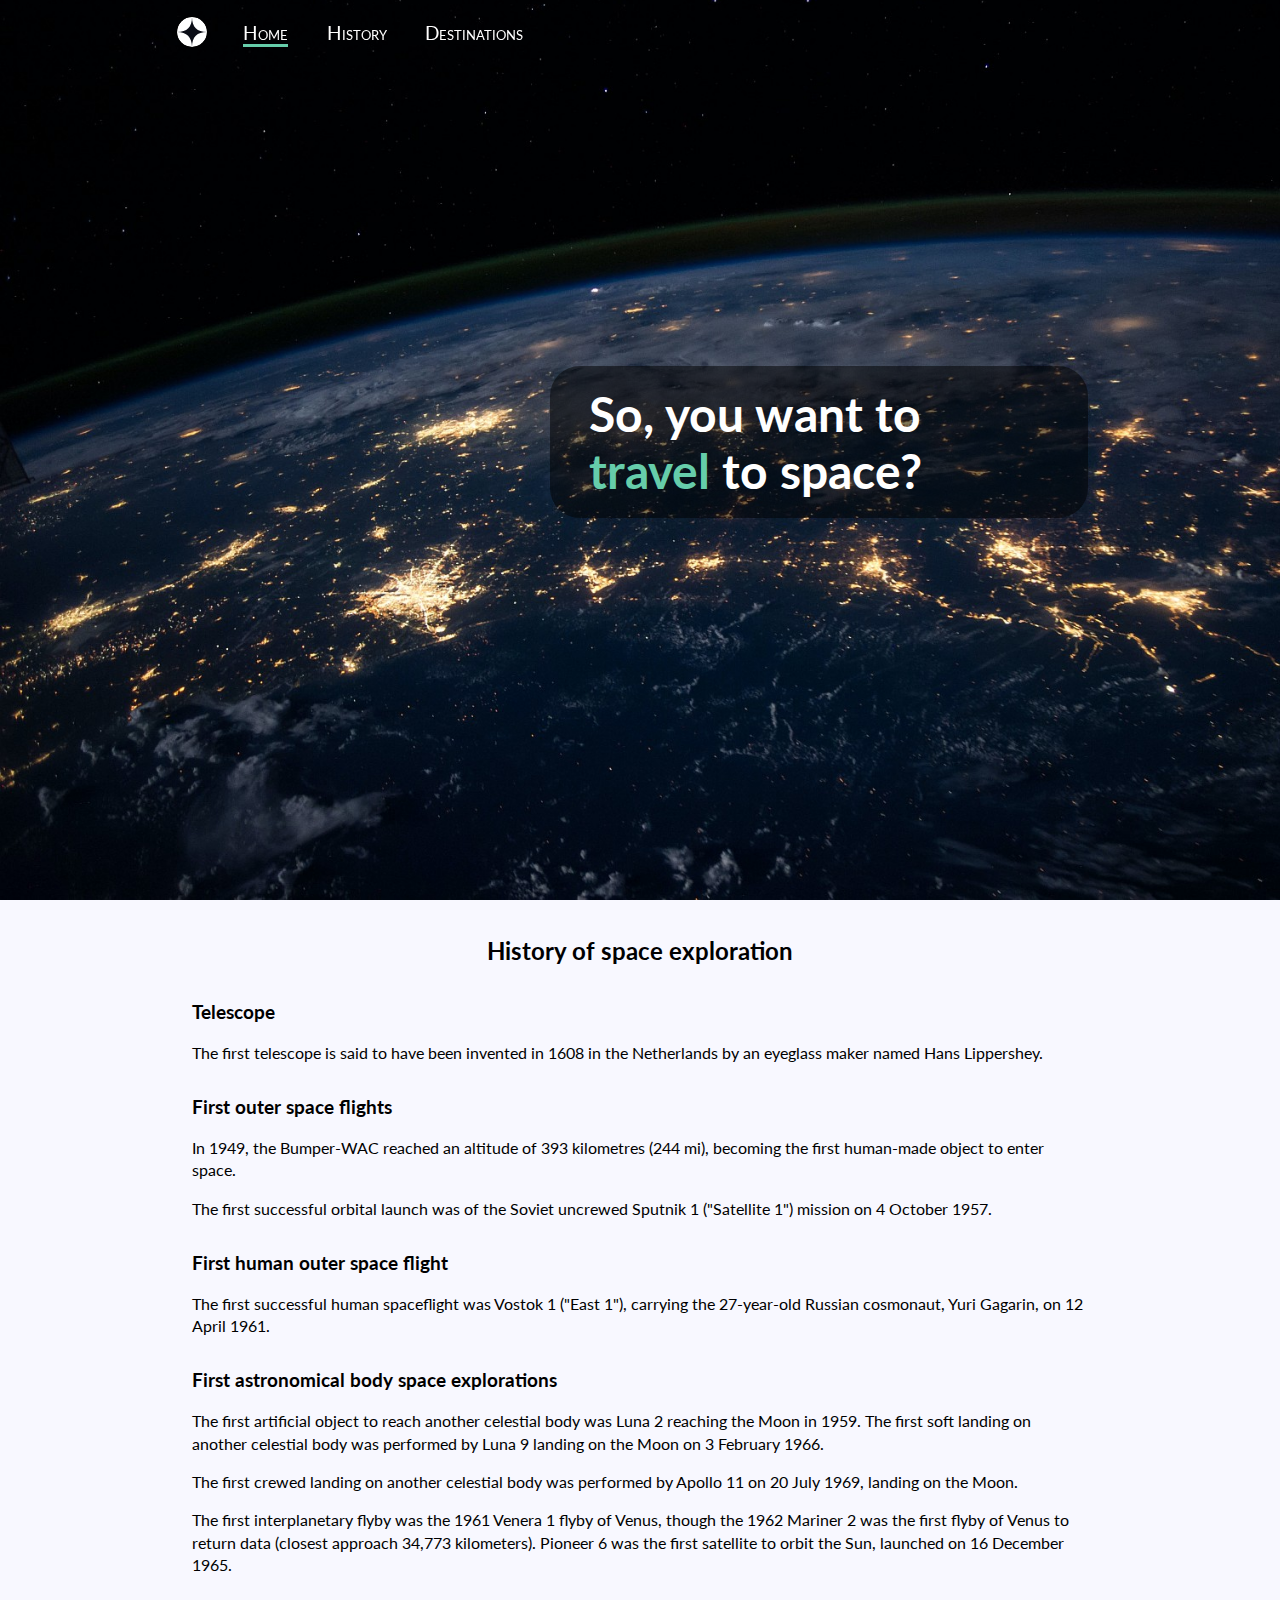
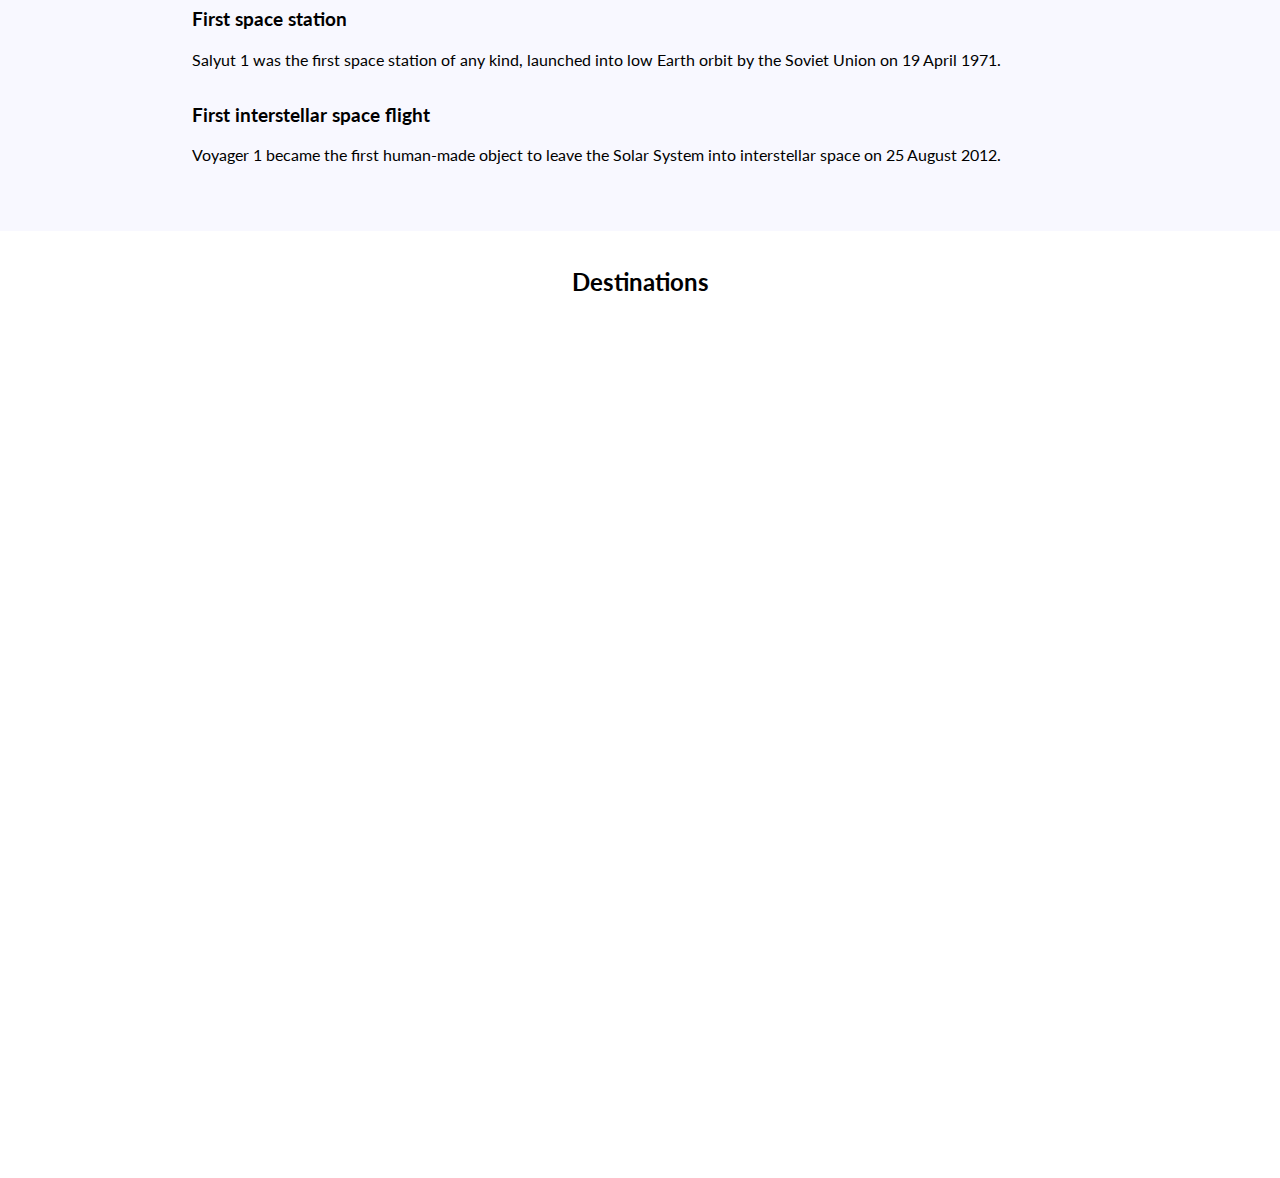
==== commit 28e1494e: "remove unnecessary star selectors" ====
--- a/src/index.html
+++ b/src/index.html
@@ -15,7 +15,9 @@
 <body>
     <header>
         <div class="header-content container">
-            <a href="index.html" class="logo-link"><img src="img/logo.svg" alt="site logo"></a>
+            <a href="index.html" class="logo-link" aria-label="space destinations">
+                <img src="img/logo.svg" alt="space destinations">
+            </a>
             <button class="toggle-nav" aria-label="toggle navigation." aria-controls="nav" aria-expanded="false">☰</button>
             <nav id="nav">
                 <ul class="nav-list">
@@ -35,30 +37,30 @@
         <section id="history-section" class="history-section" aria-labelledby="history-title">
             <div class="history-content container">
                 <h2 id="history-title">History of space exploration</h2>
-                <div>
+                <div class="history-event">
                     <h3>Telescope</h3>
                     <p>The first telescope is said to have been invented in 1608 in the Netherlands by an eyeglass maker named Hans Lippershey.</p>
                 </div>
-                <div>
+                <div class="history-event">
                     <h3>First outer space flights</h3>
                     <p>In 1949, the Bumper-WAC reached an altitude of 393 kilometres (244 mi), becoming the first human-made object to enter space.</p>
                     <p>The first successful orbital launch was of the Soviet uncrewed Sputnik 1 ("Satellite 1") mission on 4 October 1957.</p>
                 </div>
-                <div>
+                <div class="history-event">
                     <h3>First human outer space flight</h3>
                     <p>The first successful human spaceflight was Vostok 1 ("East 1"), carrying the 27-year-old Russian cosmonaut, Yuri Gagarin, on 12 April 1961.</p>
                 </div>
-                <div>
+                <div class="history-event">
                     <h3>First astronomical body space explorations</h3>
                     <p>The first artificial object to reach another celestial body was Luna 2 reaching the Moon in 1959. The first soft landing on another celestial body was performed by Luna 9 landing on the Moon on 3 February 1966.</p>
                     <p>The first crewed landing on another celestial body was performed by Apollo 11 on 20 July 1969, landing on the Moon.</p>
                     <p>The first interplanetary flyby was the 1961 Venera 1 flyby of Venus, though the 1962 Mariner 2 was the first flyby of Venus to return data (closest approach 34,773 kilometers). Pioneer 6 was the first satellite to orbit the Sun, launched on 16 December 1965.</p>
                 </div>
-                <div>
+                <div class="history-event">
                     <h3>First space station</h3>
                     <p>Salyut 1 was the first space station of any kind, launched into low Earth orbit by the Soviet Union on 19 April 1971.</p>
                 </div>
-                <div>
+                <div class="history-event">
                     <h3>First interstellar space flight</h3>
                     <p>Voyager 1 became the first human-made object to leave the Solar System into interstellar space on 25 August 2012.</p>
                 </div>
--- a/src/css/style.css
+++ b/src/css/style.css
@@ -28,6 +28,16 @@
 
 .js-focus-visible .focus-visible {
     outline: 2px dotted white;
+}
+
+@supports selector(:focus-visible) {
+    :focus:not(:focus-visible) {
+        outline: none;
+    }
+
+    :focus-visible {
+        outline: 2px dotted white;
+    }
 }
 
 .destination-img.js-loaded-img {
@@ -147,7 +157,9 @@
 
 /*===================== CONTAINER =====================*/
 
-body > * {
+body > header,
+body > section,
+body > main {
     min-width: 16rem;
 }
 
@@ -239,8 +251,8 @@
     background-color: ghostwhite;
 }
 
-.history-content > * + * {
-    margin-bottom: 1.5em;
+.history-event {
+    margin-bottom: 2em;
 }
 
 /* must appear under history section so the extra space created by its
@@ -306,16 +318,16 @@
 
     nav {
         visibility: visible;
-        position: static;
+        position: initial;
         padding: 0;
         margin-right: auto;
         background-color: inherit;
-        transform: scale(1);
+        transform: scaleY(1);
+        transition: transform 0s;
     }
 
     .nav-list {
         display: flex;
-        visibility: visible;
         opacity: 1;
     }
 
@@ -341,7 +353,8 @@
         flex-direction: row;
     }
 
-    .destination > * {
+    .destination > .destination-body,
+    .destination > .destination-img-container {
         max-width: 45%;
     }
 
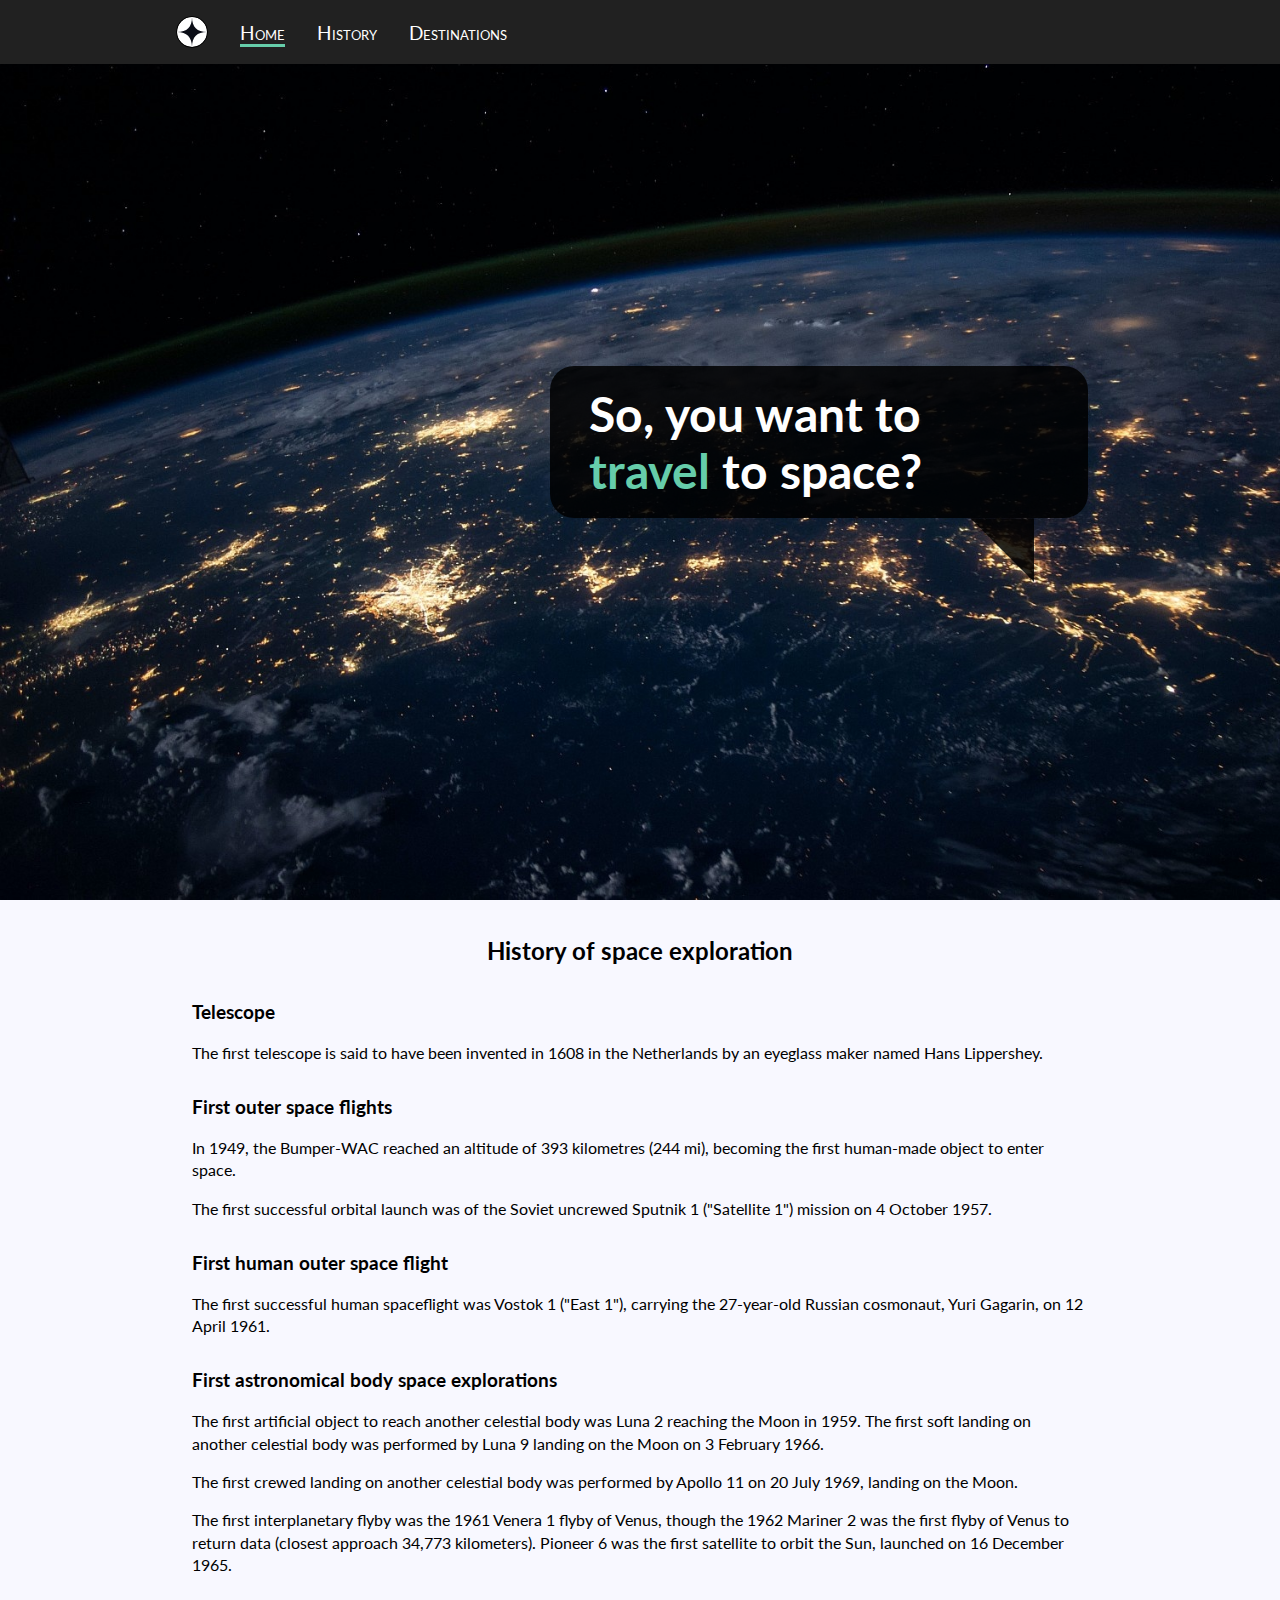
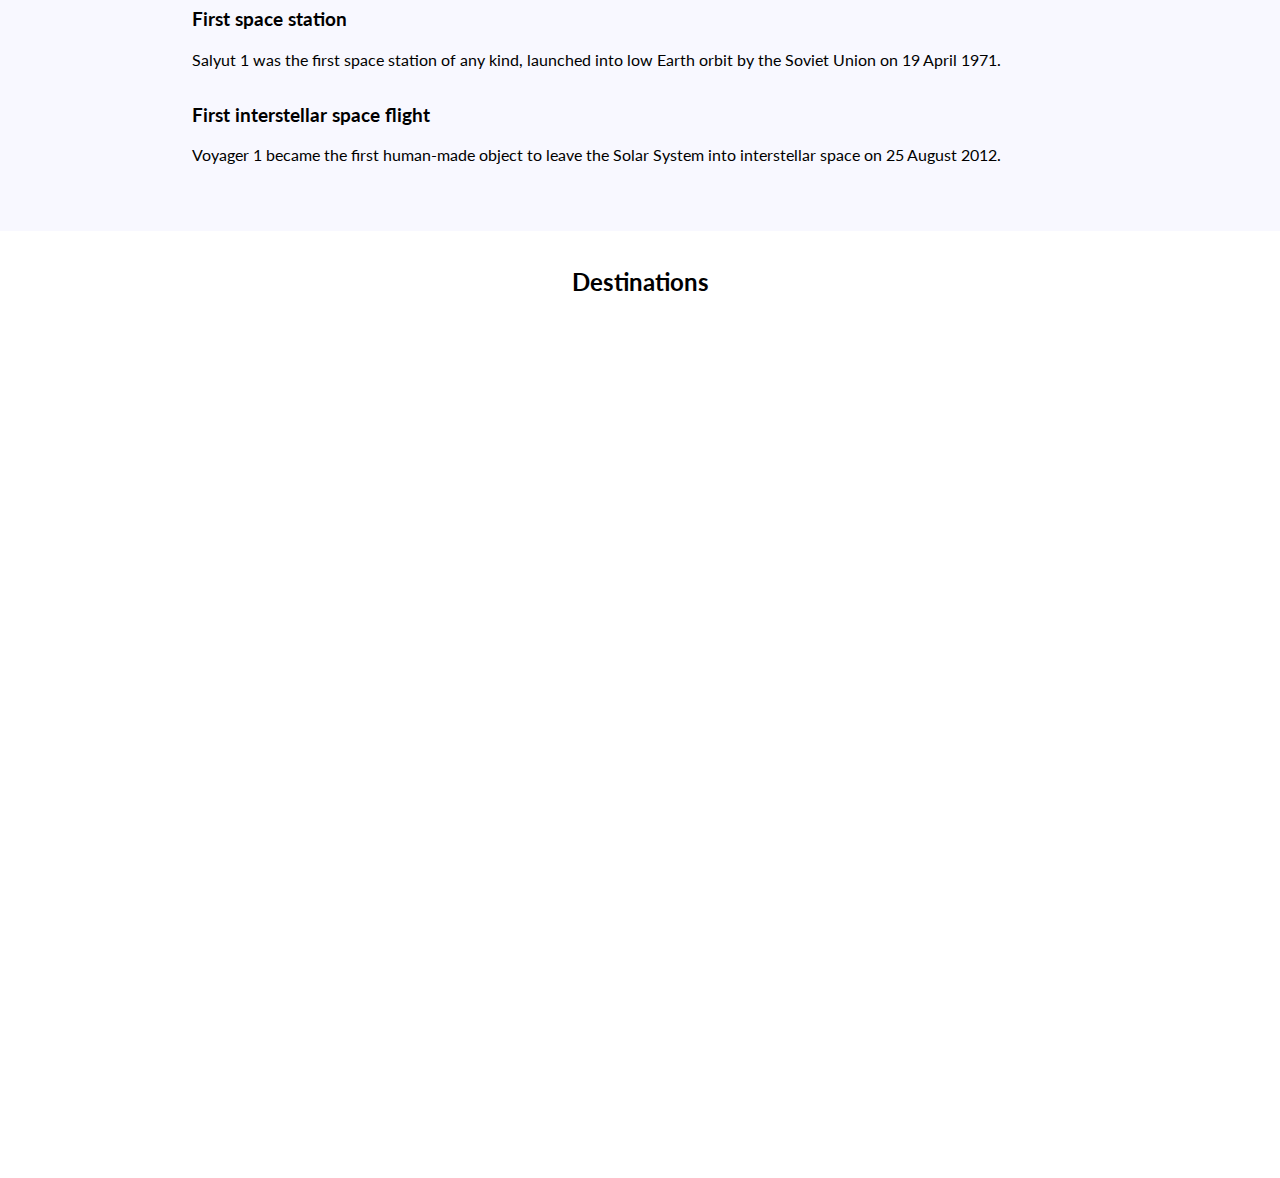
==== commit 6ff5dc53: "optimize loading of landing page background" ====
--- a/src/index.html
+++ b/src/index.html
@@ -18,9 +18,9 @@
             <a href="index.html" class="logo-link" aria-label="space destinations">
                 <img src="img/logo.svg" alt="space destinations">
             </a>
-            <button class="toggle-nav" aria-label="toggle navigation." aria-controls="nav" aria-expanded="false">☰</button>
-            <nav id="nav">
-                <ul class="nav-list">
+            <nav>
+                <button class="toggle-nav" aria-label="toggle navigation" aria-controls="nav-list" aria-expanded="false">☰</button>
+                <ul class="nav-list" id="nav-list">
                     <li class="nav-item"><a href="#intro-section" class="nav-link">Home</a></li>
                     <li class="nav-item"><a href="#history-section" class="nav-link">History</a></li>
                     <li class="nav-item"><a href="#destinations-section" class="nav-link">Destinations</a></li>
@@ -75,7 +75,7 @@
                         <p class="destination-info">See our planet as you’ve never seen it before. A perfect relaxing trip away to help regain perspective and come back refreshed. While you’re there, take in some history by visiting the Luna 2 and Apollo 11 landing sites.</p>
                     </div>
                     <div class="destination-img-container">
-                        <img src="#" data-src="img/image-moon.png" class="destination-img" alt="The moon">
+                        <img width="445px" height="445px" src="#" data-src="img/image-moon.png" class="destination-img" alt="The moon">
                     </div>
                 </div>
                 <div class="destination">
@@ -84,7 +84,7 @@
                         <p class="destination-info">Don’t forget to pack your hiking boots. You’ll need them to tackle Olympus Mons, the tallest planetary mountain in our solar system. It’s two and a half times the size of Everest!</p>
                     </div>
                     <div class="destination-img-container">
-                        <img src="#" data-src="img/image-mars.png" class="destination-img" alt="Mars">
+                        <img width="445px" height="445px" src="#" data-src="img/image-mars.png" class="destination-img" alt="Mars">
                     </div>
                 </div>
                 <div class="destination">
@@ -93,7 +93,7 @@
                         <p class="destination-info">The smallest of the four Galilean moons orbiting Jupiter, Europa is a winter lover’s dream. With an icy surface, it’s perfect for a bit of ice skating, curling, hockey, or simple relaxation in your snug wintery cabin.</p>
                     </div>
                     <div class="destination-img-container">
-                        <img src="#" data-src="img/image-europa.png" class="destination-img" alt="Europa">
+                        <img width="445px" height="445px" src="#" data-src="img/image-europa.png" class="destination-img" alt="Europa">
                     </div>
                 </div>
                 <div class="destination">
@@ -102,7 +102,7 @@
                         <p class="destination-info">The only moon known to have a dense atmosphere other than Earth, Titan is a home away from home (just a few hundred degrees colder!). As a bonus, you get striking views of the Rings of Saturn.</p>
                     </div>
                     <div class="destination-img-container">
-                        <img src="#" data-src="img/image-titan.png" class="destination-img" alt="Titan">
+                        <img width="445px" height="445px" src="#" data-src="img/image-titan.png" class="destination-img" alt="Titan">
                     </div>
                 </div>
             </div>
--- a/src/css/style.css
+++ b/src/css/style.css
@@ -40,24 +40,24 @@
     }
 }
 
-.destination-img.js-loaded-img {
+.js-loaded-img.destination-img {
     transform: scale(1);
 }
 
-.js-nav-open nav {
+.js-nav-open .nav-list {
     visibility: visible;
     transform: scaleY(1);
-    transition-delay: 0s;
-}
-
-.js-nav-open .nav-list {
-    opacity:  1;
-    transition: opacity 150ms 150ms;
+    transition: transform 300ms;
+}
+
+.js-nav-open .nav-link {
+    opacity: 1;
+    transition: opacity 200ms ease-in 100ms;  
 }
 
 .js-bg-transparent {
     background-color: transparent;
-    transition: background-color 300ms 300ms;
+    transition: background-color 300ms ease-in-out 300ms;
 }
 
 .js-slide-in {
@@ -68,14 +68,15 @@
 /*===================== TEXT =====================*/
 
 h1 {
+    position: relative;
     max-width: 90%;
     padding: 0.4em 0.8em;
-    background-color: hsla(0, 0%, 0%, .5);
-    border-radius: 30px;
+    background-color: hsla(0, 0%, 0%, .85);
+    border-radius: 0.5em;
     font-size: 2.5rem;
     text-align: center;
     color: white;
-    opacity: .02;
+    opacity: 0;
     transform: translateY(50%);
     transition: transform 1000ms ease-out,
                 opacity 500ms ease-in;
@@ -83,6 +84,17 @@
 
 h1 span {
     color: mediumaquamarine;
+}
+
+h1::after {
+    position: absolute;
+    width: 4rem;
+    height: 5rem;
+    top: 100%;
+    right: 10%;
+    content: '';
+    clip-path: polygon(0 0, 100% 80%, 100% 0);
+    background-color: hsla(0, 0%, 0%, .85);
 }
 
 h2 {
@@ -117,7 +129,8 @@
 }
 
 .destination-img {
-    width: 100%;
+    max-width: 100%;
+    height: auto;
     transform: scale(0);
     transition: transform 600ms ease-out;
 }
@@ -131,8 +144,11 @@
 
 .nav-link {
     color: white;
+    font-size: 1.2rem;
     font-variant: small-caps;
     text-decoration: none;
+    opacity: 0;
+    transition: opacity 100ms ease-out;
 }
 
 .nav-link:hover {
@@ -160,7 +176,7 @@
 body > header,
 body > section,
 body > main {
-    min-width: 16rem;
+    min-width: 15rem;
 }
 
 .container {
@@ -197,28 +213,23 @@
     padding: var(--header-padding) 1em;
 }
 
-nav {
+.nav-list {
+    display: flex;
+    flex-direction: column;
     visibility: hidden;
     position: absolute;
     top: 100%;
     left: 0;
     width: 100%;
+    padding: 0;
+    margin: 0;
     padding: 1em 1em 0;
     background-color: #212121;
     transform: scaleY(0);
     transform-origin: top;
     transition: transform 300ms ease-out,
-                visibility 0s 300ms;
-}
-
-.nav-list {
-    padding: 0;
-    margin: 0;
-    font-size: 1.2rem;
-    text-decoration: none;
+                visibility 300ms;
     list-style: none;
-    opacity: 0;
-    transition: opacity 100ms;
 }
 
 .nav-item {
@@ -314,21 +325,25 @@
         display: none;
     }
 
+    /*===================== LINK =====================*/
+
+    .nav-link {
+        opacity: 1;
+    }
+
     /*===================== CONTAINER =====================*/
 
-    nav {
+    .header-content {
+        justify-content: flex-start;
+    }
+
+    .nav-list {
+        flex-direction: row;
         visibility: visible;
         position: initial;
         padding: 0;
-        margin-right: auto;
-        background-color: inherit;
+        background-color: transparent;
         transform: scaleY(1);
-        transition: transform 0s;
-    }
-
-    .nav-list {
-        display: flex;
-        opacity: 1;
     }
 
     .nav-item {
@@ -368,7 +383,11 @@
 
 /*************************************** NO ANIMATIONS ***************************************/
 
-@media (prefers-reduced-motion: reduce) {  
+@media (prefers-reduced-motion: reduce) {
+    html:focus-within {
+        scroll-behavior: auto;
+    }
+
     *,
     *::before,
     *::after {
